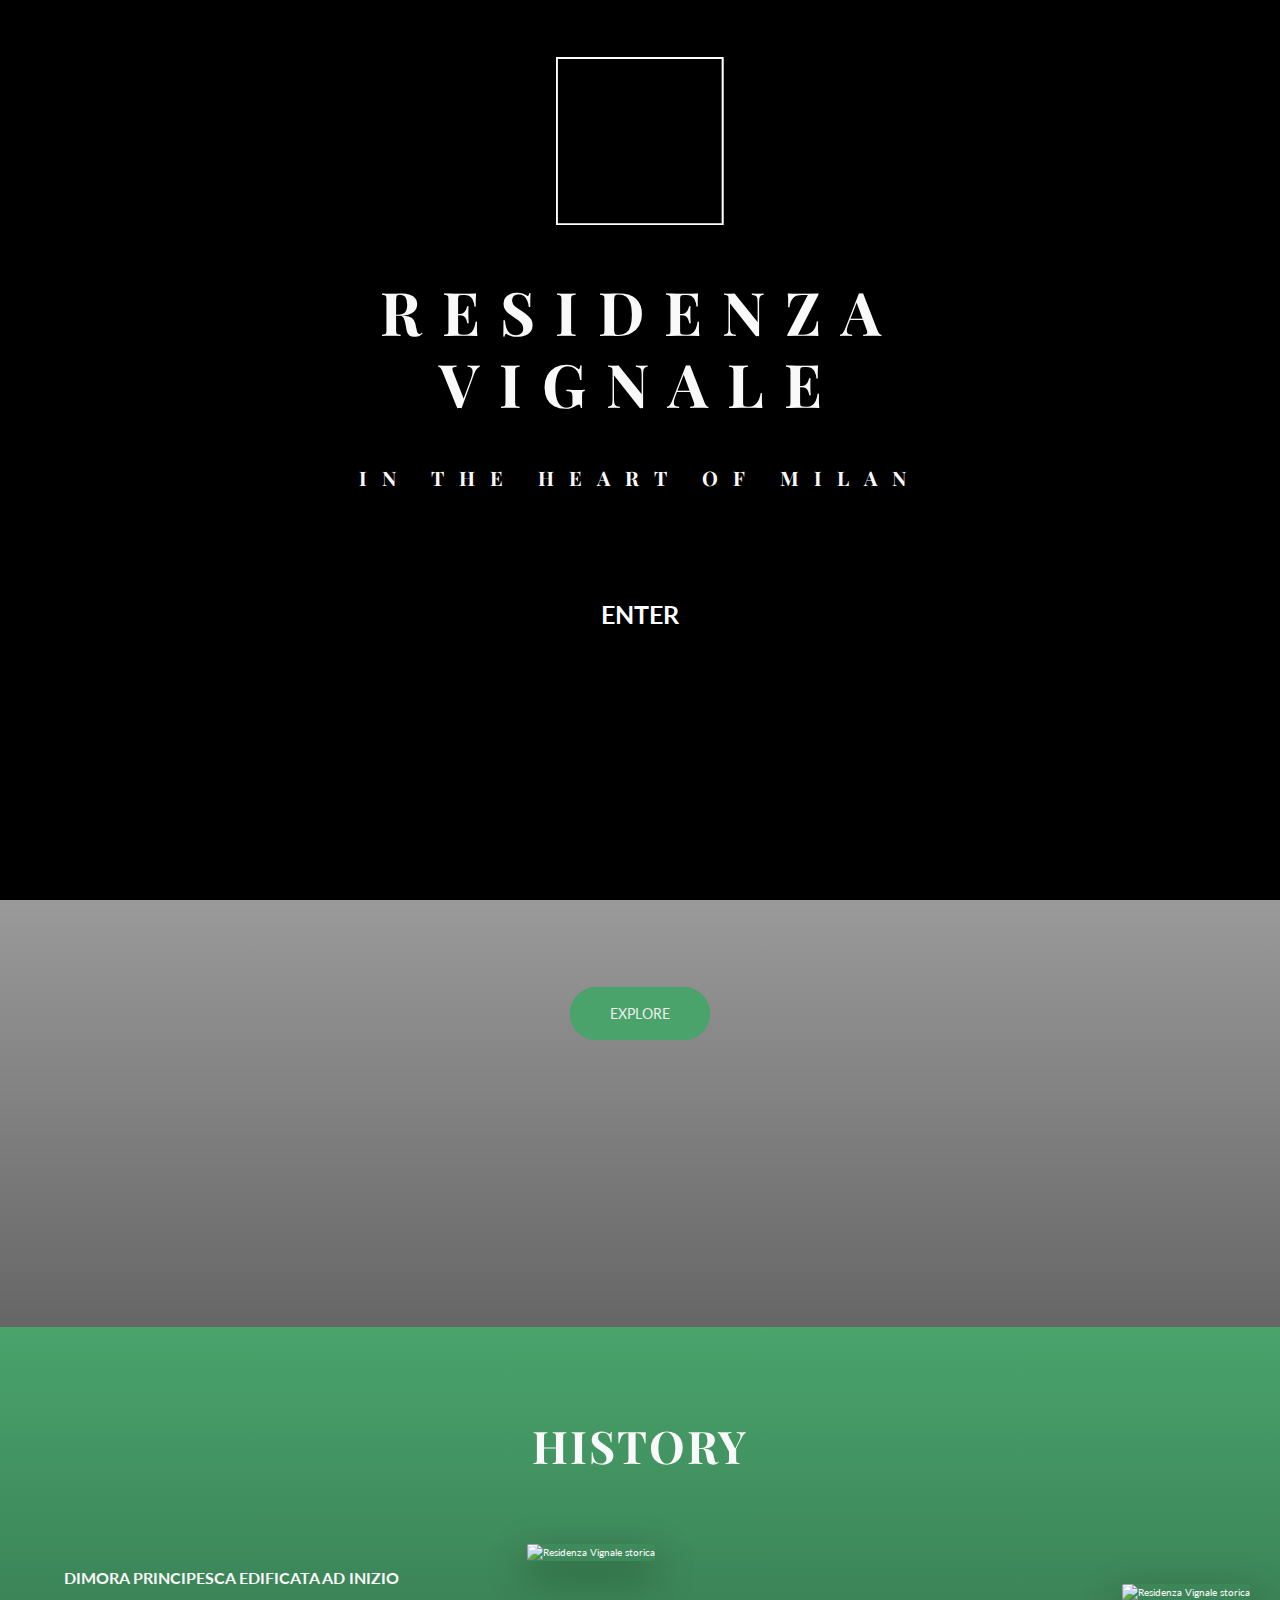
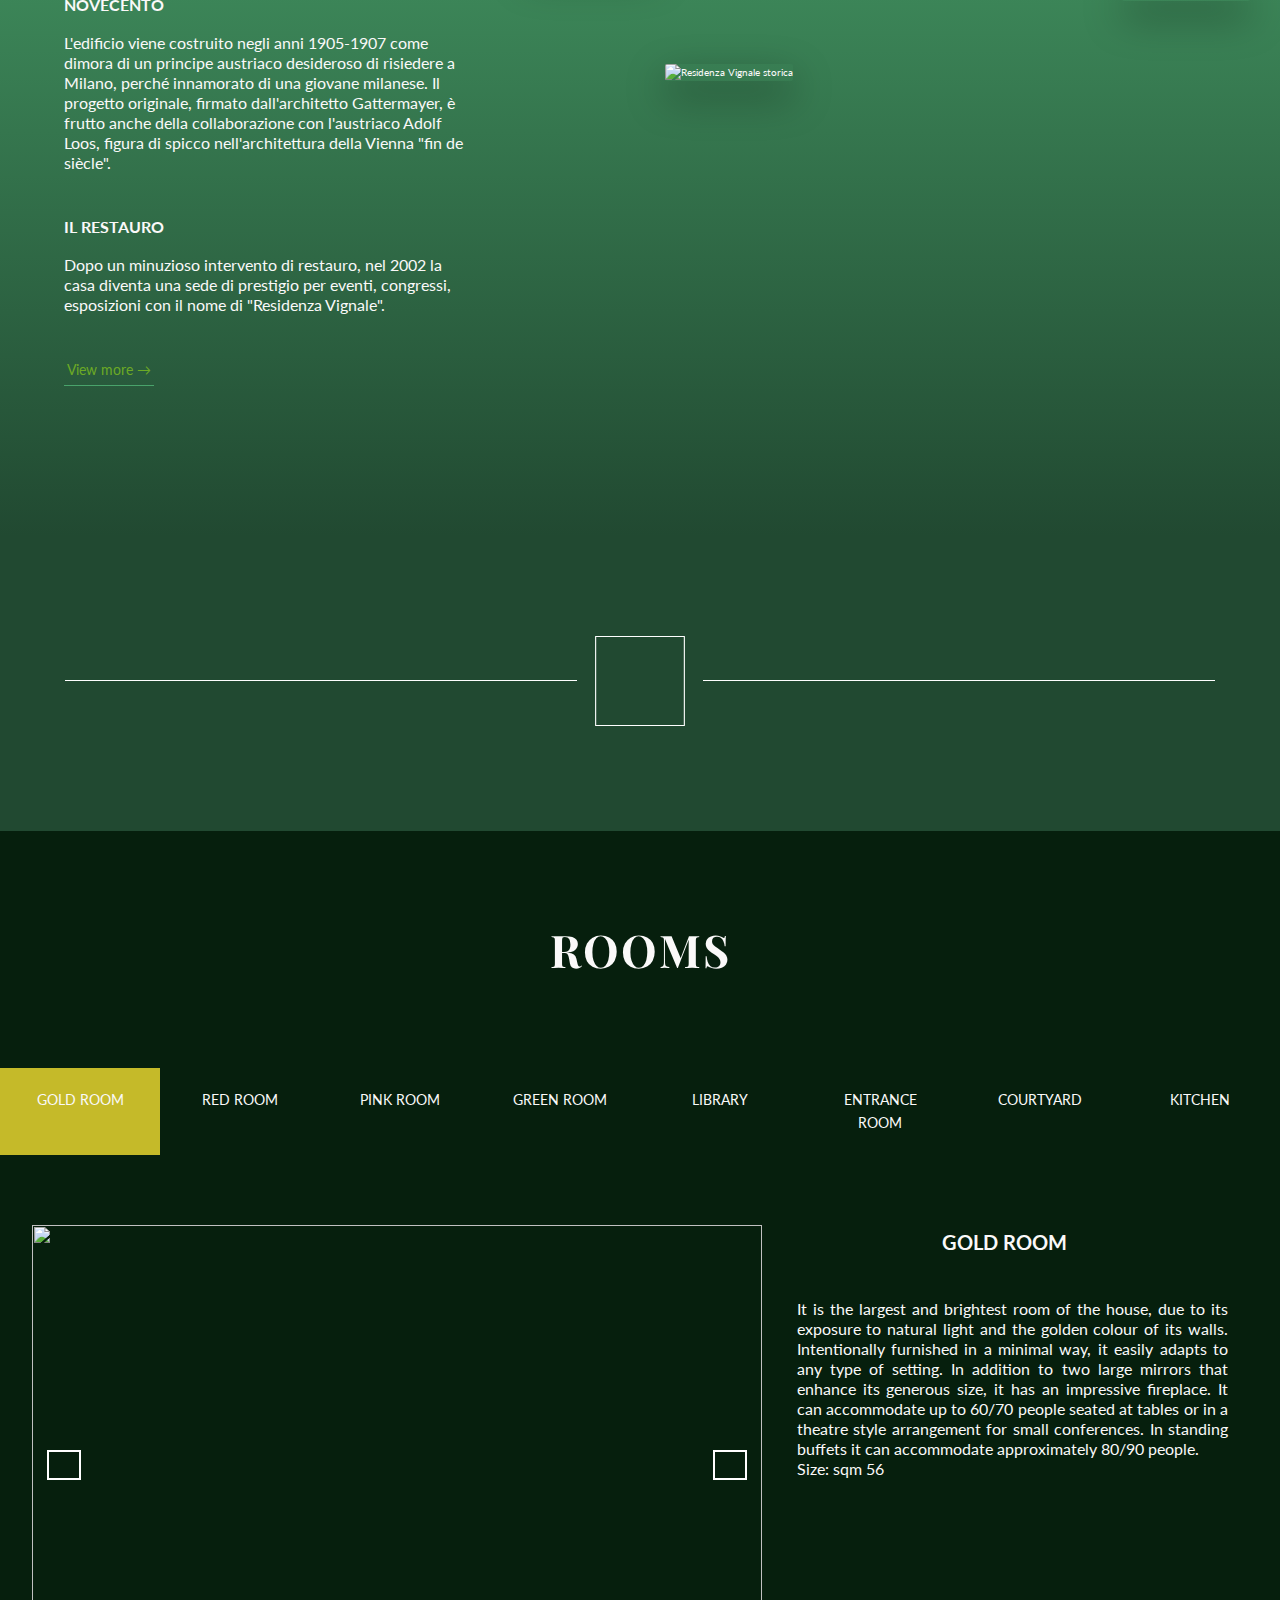
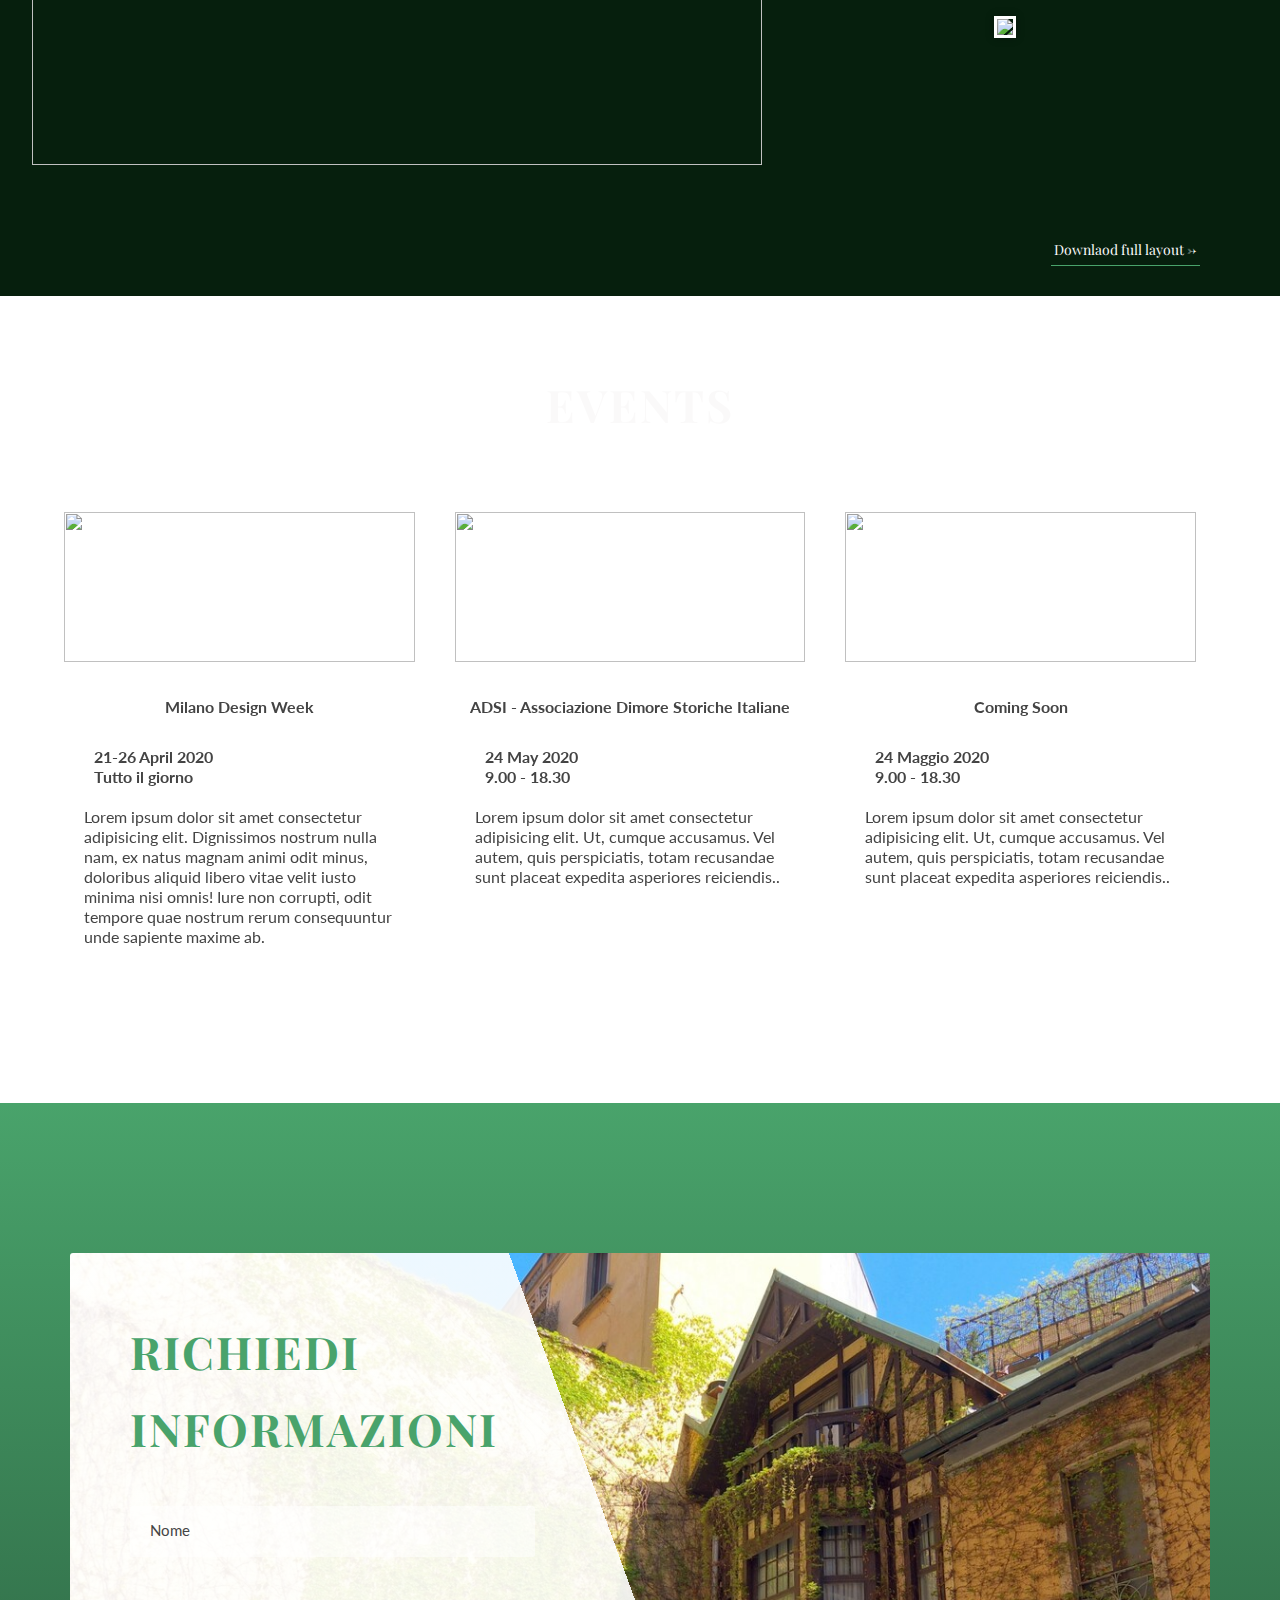
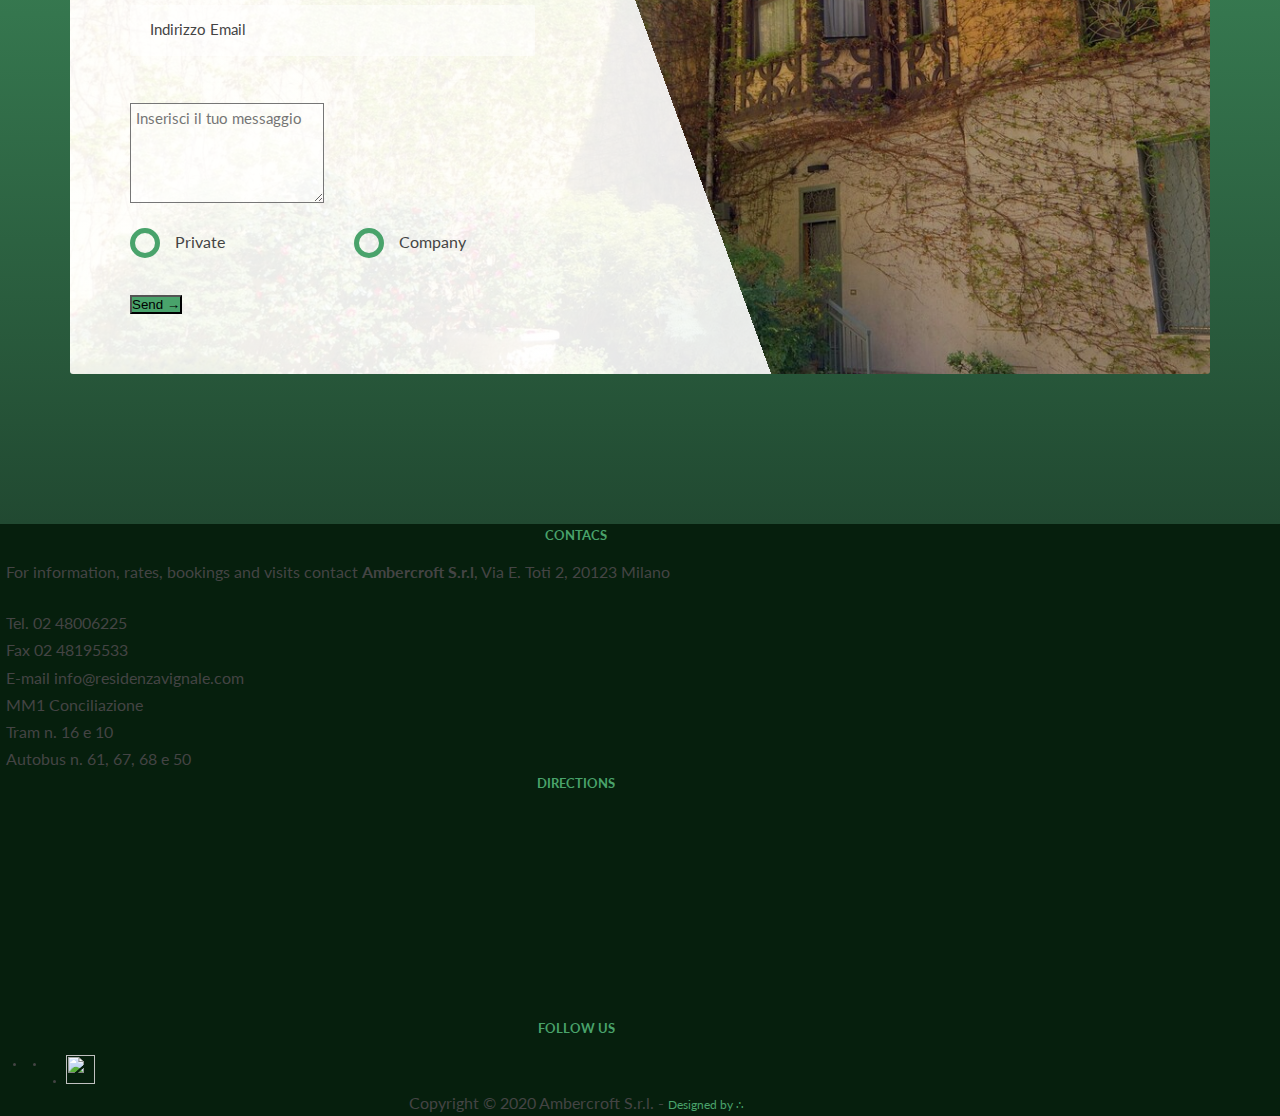
==== en/index.html @ eeaf171d "Add files via upload" ====
<!DOCTYPE html>
<html lang="en">
  <head>
    
    <meta http-equiv="Content-Type" content="text/html; charset=UTF-8" />
    <meta name="viewport" content="width=device-width, initial-scale=1" />
    <meta name="description" content="Residenza Vignale"/>

    <title>Residenza Vignale | Home</title>
    <link rel='icon' href='favicon.ico'>
    
       
    <!-- CSS  -->

   
    <link
      href="https://fonts.googleapis.com/icon?family=Material+Icons"
      rel="stylesheet"
    />
    <link
      href="../css/materialize.css"
      type="text/css"
      rel="stylesheet"
      media="screen,projection"
    />

    <link
      href="https://fonts.googleapis.com/css?family=Lato|Playfair+Display:500&display=swap"
      rel="stylesheet"
    />

    <link
      href="../css/style.css"
      type="text/css"
      rel="stylesheet"
      media="screen,projection"
    />
    <link
      href="../css/componenti.css"
      type="text/css"
      rel="stylesheet"
      media="screen,projection"
    />
    <link
      href="../css/popup-history.css"
      type="text/css"
      rel="stylesheet"
      media="screen,projection"
    />
  </head>
  <body class="ggg">
    <!-- NAVBAR -->
    <nav class="navbar" role="navigation">
      <div class="nav-wrapper container">
        <span class="languages">
          <a class="language language-it" href="../index.html">IT</a>
          &nbsp;
          <a class="language language-en" href="index.html">EN</a>
        </span>
        <a id="logo-container" href="#" class="brand-logo"
          ><img
            class="logo"
            src="../logo_residenza_vignale.svg
          "
            alt=""
        /> <p class="nav-titolo">Residenza Vignale</p></a>
        <ul class="right hide-on-med-and-down">
          <li><a href="#section-book">CONTACTS</a></li>
        </ul>
        <ul class="right hide-on-med-and-down">
          <li><a href="servizi.html">SERVICES</a></li>
        </ul>
        <ul class="right hide-on-med-and-down">
          <li><a href="#heading-eventi">EVENTS</a></li>
        </ul>
        <ul class="right hide-on-med-and-down">
          <li><a href="#heading-ambienti">ROOMS</a></li>
        </ul>
        <ul class="right hide-on-med-and-down">
          <li><a href="#heading-history">HISTORY</a></li>
        </ul>
        <ul class="right hide-on-med-and-down">
          <li><a href="#showcase">HOME</a></li>
        </ul>

        <ul id="nav-mobile" class="sidenav">
          <li><a id="logo-container" href="#" class="brand-logo"
          ><img
            class="logo"
            src="logo_residenza_vignale.svg
          "
            alt=""
        /> <p class="nav-titolo2">Residenza Vignale</p></a>
      </li>
          <li><a href="#showcase">HOME</a></li>
          <li><a href="#heading-history">HISTORY</a></li>
          <li><a href="#heading-ambienti">ROOMS</a></li>
          <li><a href="#heding-eventi">EVENTS</a></li>
          <li><a href="servizi.html">SERVICES</a></li>
          <li><a href="#section-book">CONTACTS</a></li>
        </ul>
        <a href="#" data-target="nav-mobile" class="sidenav-trigger"
          ><i class="material-icons">menu</i></a
        >
      </div>
    </nav>

    <!-- SHOWCASE -->

    <header id="showcase">
      <section class="showcase-hero">
        <div class="showcase__text-box">
          <h1 class="showcase-primary">
            <span class="showcase-primary--main"
              >Residenza <br />
              <span class="showcase-primary--main-vignale">Vignale</span>
            </span>
            <span class="showcase-primary--sub">In the heart of Milan</span>
          </h1>

          <a
            href="#heading-ambienti"
            class="button button-color button-animated"
            >EXPLORE</a
          >
        </div>
      </section>
    </header>

    <!-- HISTORY -->
    
      <section id="heading-history">
        <div class="u-center-text u-margin-bottom-big">
          <h2 class="heading-secondary">
            History
          </h2>
        </div>

        <div class="container-history">
          <div class="history-text">
            <h3 class="heading-tertiary u-margin-bottom-small">
              Dimora principesca edificata ad inizio Novecento
            </h3>
            <p>
              L'edificio viene costruito negli anni 1905-1907 come dimora di un
              principe austriaco desideroso di risiedere a Milano, perché
              innamorato di una giovane milanese. Il progetto originale, firmato
              dall'architetto Gattermayer, è frutto anche della collaborazione
              con l'austriaco Adolf Loos, figura di spicco nell'architettura
              della Vienna "fin de siècle".
            </p>

            <h3 class="heading-tertiary u-margin-bottom-small">Il restauro</h3>
            <p class="">
              Dopo un minuzioso intervento di restauro, nel 2002 la casa diventa
              una sede di prestigio per eventi, congressi, esposizioni con il
              nome di "Residenza Vignale".
            </p>

            <a href="#popup" class="btn-text u-margin-top-small"
              >View more &rarr;</a
            >
          </div>
          <div class="history-img">
            <div class="composition">
              <img
                alt="Residenza Vignale storica"
                class="composition__photo composition__photo--p1"
                src="../img/storia/Residenza-Storica04.jpg"
              />
              <img
                alt="Residenza Vignale storica"
                class="composition__photo composition__photo--p2"
                src="../img/storia/Residenza-Storica02.jpg"
              />
              <img
                alt="Residenza Vignale storica"
                class="composition__photo composition__photo--p3"
                src="../img/storia/Residenza-Storica01.jpg"
              />
              <!-- <img  alt="Residenza Vignale storica"
                           class="composition__photo composition__photo--p4"
                           src="../img/Residenza-Storica05.jpg"> -->
            </div>
          </div>
        </div>
        
      </section>

      <div style="width: 100%; height: auto;" class="divider">
        <svg class="poly" width="90px" height="90px" version="1.1" viewBox="0 0 44.335 44.519" xmlns="http://www.w3.org/2000/svg">
          <g transform="translate(-84.609 -113.62)" fill="none" stroke="#fff" stroke-linecap="round" stroke-linejoin="round">
              <g stroke-width=".55">
                  <rect class = "ciccio" x="84.835" y="113.85" width="43.878" height="44.064" style="paint-order:normal" />
                  <path d="m106.59 157.82v-10.133s-7.344-6.8792-3.9974-19.708" style="paint-order:normal" />
                  <path d="m97.199 140.34s-9.6681-6.3214-8.2736-18.221" style="paint-order:normal" />
                  <path d="m97.199 140.34s-9.3697 0.36621-12.344 6.2228" style="paint-order:normal" />
                  <path d="m104.54 144.99s-9.947-1.5804-15.525 6.4144" style="paint-order:normal" />
                  <path d="m87.81 143.22s0.92962 5.3918 10.226 8.2736" style="paint-order:normal" />
                  <path d="m106.68 136.43v-14.316" style="paint-order:normal" />
                  <path d="m84.865 122.12h43.755" style="paint-order:normal" />
                  <path d="m106.68 122.12s-12.364 0.46481-13.573 14.316" style="paint-order:normal" />
                  <path d="m106.59 150.75s-12.178-0.37185-13.48-14.316" style="paint-order:normal" />
                  <path d="m106.68 122.12v-8.2736" style="paint-order:normal" />
                  <path d="m106.59 157.82v-10.133s-7.344-6.8792-3.9974-19.708" style="paint-order:normal" />
                  <path d="m104.54 144.99s-2.5739-6.1297-19.679-6.0367" style="paint-order:normal" />
                  <path d="m97.199 140.34s-9.6681-6.3214-8.2736-18.221" style="paint-order:normal" />
                  <path d="m84.923 125.09s10.975-0.92962 21.758 11.341l-0.093 11.248" style="paint-order:normal" />
                  <path d="m104.54 144.99s-9.947-1.5804-15.525 6.4144" style="paint-order:normal" />
                  <path d="m84.931 151.57 13.105-0.0765s2.417 0.18593 4.2763 0.7437 3.9044 1.2085 4.1833-0.37185"
                      style="paint-order:normal" />
                  <path d="m87.81 143.22s0.92962 5.3918 10.226 8.2736" style="paint-order:normal" />
                  <path d="m106.68 136.43v-14.316" style="paint-order:normal" />
                  <path d="m106.68 122.12s-12.364 0.46481-13.573 14.316" style="paint-order:normal" />
                  <path d="m106.59 150.75s-12.178-0.37185-13.48-14.316" style="paint-order:normal" />
                  <path d="m99.07 122.13s6.4957 1.7779 7.6113 8.3782" style="paint-order:normal" />
                  <path d="m106.68 122.12v-8.2736" style="paint-order:normal" />
                  <path d="m100.43 113.87s5.8799 0.58101 6.2517 6.8095" style="paint-order:normal" />
                  <path d="m106.77 157.82v-10.133s7.344-6.8792 3.9974-19.708" style="paint-order:normal" />
                  <path d="m108.82 144.99s2.6959-6.1355 19.801-6.0426" style="paint-order:normal" />
                  <path d="m116.16 140.34s9.6681-6.3214 8.2736-18.221" style="paint-order:normal" />
                  <path d="m128.62 125.09s-11.155-0.92962-21.939 11.341l0.093 11.248" style="paint-order:normal" />
                  <path d="m108.82 144.99s9.947-1.5804 15.525 6.4144" style="paint-order:normal" />
                  <path
                      d="m128.62 151.59-13.294-0.093s-2.417 0.18593-4.2763 0.7437c-1.8592 0.55777-3.9044 1.2085-4.1833-0.37185"
                      style="paint-order:normal" />
                  <path d="m125.55 143.22s-0.92963 5.3918-10.226 8.2736" style="paint-order:normal" />
                  <path d="m106.68 136.43v-14.316" style="paint-order:normal" />
                  <path d="m106.68 122.12s12.364 0.46481 13.572 14.316" style="paint-order:normal" />
                  <path d="m106.77 150.75s12.178-0.37185 13.48-14.316" style="paint-order:normal" />
                  <path d="m114.18 122.13s-6.3795 1.7779-7.4951 8.3782" style="paint-order:normal" />
                  <path d="m106.68 122.12v-8.2736" style="paint-order:normal" />
                  <path d="m112.82 113.87s-5.7637 0.58101-6.1355 6.8095" style="paint-order:normal" />
              </g>
              <path d="m116.37 140.34s9.3697 0.36621 12.344 6.2228" stroke-width=".452" style="paint-order:normal" />
          </g>
      </svg>
      </div>

      

      

      <!-- AMBIENTI -->
      <section id="heading-ambienti" class="ambienti">

        <div class="u-center-text u-margin-bottom-big">
          <h2 class="heading-secondary">
            Rooms
          </h2>
        </div>
        
        <div class="griglia_mobile">
          <div class="tab_arrows"><p style="padding: 2rem 30% 1rem 1rem">&laquo;</p></div>
        <div class="tabs_container">
          <ul class="tabs2">
            <li data-tab-target="#sala_oro" class="tab2 active">Gold Room</li>
            <li data-tab-target="#sala_rossa" class="tab2">Red Room</li>
            <li data-tab-target="#sala_rosa" class="tab2">Pink Room</li>
            <li data-tab-target="#sala_verde" class="tab2">Green Room</li>
            <li data-tab-target="#biblioteca" class="tab2">Library</li>
            <li data-tab-target="#atrio" class="tab2 ">Entrance Room</li>
            <li data-tab-target="#cortile" class="tab2">Courtyard</li>
            <li data-tab-target="#cucina" class="tab2">Kitchen</li>

          </ul>
        </div>
        <div class="tab_arrows"><p style="padding: 2rem 1rem 1rem 30%; text-align: right;">&raquo;</p></div>
      </div>
    
        <div class="tab2-content">
          <!-- SALA ORO -->
          <div id="sala_oro" data-tab-content class="active">
            <div class="griglia">
              <div class="slider_container">
                <div class="slider slider_count slider_active">
                  <img class="slide current" src="/../img/ambienti/sala_oro/01_sala_oro.jpg" alt="" />
                  <img class="slide" src="/../img/ambienti/sala_oro/02_sala_oro.jpg" alt="" />
                  <img class="slide" src="/../img/ambienti/sala_oro/03_sala_oro.jpg" alt="" />
                  <img class="slide" src="/../img/ambienti/sala_oro/04_sala_oro.jpg" alt="" />
                  <img class="slide" src="/../img/ambienti/sala_oro/05_sala_oro.jpg" alt="" />
                  <img class="slide" src="/../img/ambienti/sala_oro/06_sala_oro.jpg" alt="" />
                </div>
                <div class="buttons">
                  <button id="prev">
                    <i class="fas fa fa-arrow-left" aria-hidden="true"></i>
                  </button>
                  <button id="next">
                    <i class="fas fa fa-arrow-right" aria-hidden="true"></i>
                  </button>
                </div>
              </div>
              <div class="description description_sala_oro">
                <div class="description_text">
                  <h3 class="heading-tertiary u-margin-bottom-medium">Gold Room</h3>
                <p class="u-margin-bottom-small">It is the largest and brightest room of the house, due to its exposure to natural light and the golden colour of its walls.   Intentionally furnished in a minimal way, it easily adapts to any type of setting. In addition to two large mirrors that enhance its generous size, it has an impressive fireplace.   It can accommodate up to 60/70 people seated at tables or in a theatre style arrangement for small conferences. In standing buffets it can accommodate approximately 80/90 people. <br>Size: sqm 56</p>
                </div>
                <div class="description_map">
                  <a class="lightbox" href="#sala_oro_big">
                    <img src="../img/ambienti/sala_oro/Planimetria_Oro.jpg"/>
                 </a> 
                 
                </div>
                
              </div>
            </div>
            <div class="lightbox-target" id="sala_oro_big">
              <img src="../img/ambienti/sala_oro/Planimetria_Oro_Big.jpg"/>
              <a class="lightbox-close" href="#sala_oro"></a>
           </div>
          </div>
          
          <!-- SALA ROSSA -->
          <div id="sala_rossa" data-tab-content>
            <div class="griglia">
              <div class="slider_container">
                <div class="slider slider_count">
                  <img class="slide" src="/../img/ambienti/sala_rossa/01_sala_rossa.jpg" alt="" />
                  <img class="slide" src="/../img/ambienti/sala_rossa/02_sala_rossa.jpg" alt="" />
                  <img class="slide" src="/../img/ambienti/sala_rossa/03_sala_rossa.jpg" alt="" />
                  <img class="slide" src="/../img/ambienti/sala_rossa/04_sala_rossa.jpg" alt="" />
                </div>
                <div class="buttons">
                  <button id="prev">
                    <i class="fas fa fa-arrow-left" aria-hidden="true"></i>
                  </button>
                  <button id="next">
                    <i class="fas fa fa-arrow-right" aria-hidden="true"></i>
                  </button>
                </div>
              </div>
              <div class="description description_sala_rossa">
                <div class="description_text">
                  <h3 class="heading-tertiary u-margin-bottom-medium">Red Room</h3>
                <p class="u-margin-bottom-small">Richly furnished and decorated, the Red Room accommodates 50 people seated at tables or in a theatre style arrangement for small conferences. <br>Size: 47 sqm</p>
                </div>
              <div class="description_map">
                <a class="lightbox" href="#sala_rossa_big">
                  <img src="../img/ambienti/sala_rossa/Planimetria_Rossa_Big.jpg"/>
               </a> 
               
              </div>
              
            </div>
          </div>
          <div class="lightbox-target" id="sala_rossa_big">
            <img src="../img/ambienti/sala_rossa/Planimetria_Rossa_Big.jpg"/>
            <a class="lightbox-close" href="#sala_rossa"></a>
         </div>
        </div>

          <!-- SALA ROSA -->
          <div id="sala_rosa" data-tab-content>
            <div class="griglia">
              <div class="slider_container">
                <div class="slider slider_count">
                  <img class="slide" src="/../img/ambienti/sala_rosa/01_sala_rosa.jpg" alt="" />
                  <img class="slide" src="/../img/ambienti/sala_rosa/02_sala_rosa.jpg" alt="" />
                </div>
                <div class="buttons">
                  <button id="prev">
                    <i class="fas fa fa-arrow-left" aria-hidden="true"></i>
                  </button>
                  <button id="next">
                    <i class="fas fa fa-arrow-right" aria-hidden="true"></i>
                  </button>
                </div>
              </div>
              <div class="description description_sala_rosa">
                <div class="description_text">
                  <h3 class="heading-tertiary u-margin-bottom-medium">Pink Room</h3>
                <p class="u-margin-bottom-small">Cosy and elegant, the Pink room boasts   a striking mirror that creates unique colour
                  effects. It is ideal as a meeting or conversation area or to host cocktails or coffee
                  breaks.<br>Size: 28 sqm</p>
                </div>
              <div class="description_map">
                <a class="lightbox" href="#sala_rosa_big">
                  <img src="../img/ambienti/sala_rosa/Planimetria_Rosa_Big.jpg"/>
               </a> 
               
              </div>
              
            </div>
          </div>
          <div class="lightbox-target" id="sala_rosa_big">
            <img src="../img/ambienti/sala_rosa/Planimetria_Rosa_Big.jpg"/>
            <a class="lightbox-close" href="#sala_rosa"></a>
         </div>
        </div>


          <!-- SALA VERDE -->
          <div id="sala_verde" data-tab-content>
            <div class="griglia">
              <div class="slider_container">
                <div class="slider slider_count">
                  <img class="slide" src="/../img/ambienti/sala_verde/01_sala_verde.jpg" alt="" />
                  <img class="slide" src="/../img/ambienti/sala_verde/02_sala_verde.jpg" alt="" />
                  <img class="slide" src="/../img/ambienti/sala_verde/03_sala_verde.jpg" alt="" />
                </div>
                <div class="buttons">
                  <button id="prev">
                    <i class="fas fa fa-arrow-left" aria-hidden="true"></i>
                  </button>
                  <button id="next">
                    <i class="fas fa fa-arrow-right" aria-hidden="true"></i>
                  </button>
                </div>
              </div>
              <div class="description description_sala_verde">
                <div class="description_text">
                  <h3 class="heading-tertiary u-margin-bottom-medium">Green room</h3>
                <p class="u-margin-bottom-small">A very refined room, with wood panelling and mirrors; it has direct access to the Pink
                  Room and the Gold Room.<br>Size: 27 sqm</p>
                </div>
              <div class="description_map">
                <a class="lightbox" href="#sala_verde_big">
                  <img src="../img/ambienti/sala_verde/Planimetria_Verde_Big.jpg"/>
               </a> 
               
              </div>
              
            </div>
          </div>
          <div class="lightbox-target" id="sala_verde_big">
            <img src="../img/ambienti/sala_verde/Planimetria_Verde_Big.jpg"/>
            <a class="lightbox-close" href="#sala_verde"></a>
         </div>
        </div>


           <!-- BIBLIOTECA -->
           <div id="biblioteca" data-tab-content>
            <div class="griglia">
              <div class="slider_container">
                <div class="slider slider_count">
                  <img class="slide" src="/../img/ambienti/biblioteca/01_biblioteca.jpg" alt="" />
                  <img class="slide" src="/../img/ambienti/biblioteca/02_biblioteca.jpg" alt="" />
                </div>
                <div class="buttons">
                  <button id="prev">
                    <i class="fas fa fa-arrow-left" aria-hidden="true"></i>
                  </button>
                  <button id="next">
                    <i class="fas fa fa-arrow-right" aria-hidden="true"></i>
                  </button>
                </div>
              </div>
              <div class="description description_biblioteca">
                <div class="description_text">
                  <h3 class="heading-tertiary u-margin-bottom-medium">Library</h3>
                <p class="u-margin-bottom-small">The library is located on the first floor and is accessed via the grand staircase.   It is
                  warm and elegant and fully furnished.   It is ideal for business meetings or as additional
                  sitting room.   It has direct access to a large terrace with flowers. <br>Size: 28 sqm</p>
                </div>
              <div class="description_map">
                <a class="lightbox" href="#biblioteca_big">
                  <img src="../img/ambienti/biblioteca/Planimetria_Biblioteca_Big.jpg"/>
               </a> 
               
              </div>
              
            </div>
          </div>
          <div class="lightbox-target" id="biblioteca_big">
            <img src="../img/ambienti/biblioteca/Planimetria_Biblioteca_Big.jpg"/>
            <a class="lightbox-close" href="#biblioteca"></a>
         </div>
        </div>

          
          <!-- ATRIO -->
          <div id="atrio" data-tab-content >
            <div class="griglia">
              <div class="slider_container">
                <div class="slider slider_count">
                  <img style="background-size: auto;"
                    class="slide"
                    src="/../img/ambienti/atrio/01_atrio.jpg"
                    alt=""
                  />
                  <img class="slide " src="/../img/ambienti/atrio/04_atrio.jpg" alt="" />
                  <img class="slide " src="/../img/ambienti/atrio/05_atrio.jpg" alt="" />
                  <img class="slide " src="/../img/ambienti/atrio/06_atrio.jpg" alt="" />
                </div>
                <div class="buttons">
                  <button id="prev">
                    <i class="fas fa fa-arrow-left" aria-hidden="true"></i>
                  </button>
                  <button id="next">
                    <i class="fas fa fa-arrow-right" aria-hidden="true"></i>
                  </button>
                </div>
              </div>
              <div class="description description_atrio">
                <div class="description_text">
                  <h3 class="heading-tertiary u-margin-bottom-medium">Entrance hall</h3>
                <p class="u-margin-bottom-small">This area can be accessed through an elegant entrance that is separate from the rest of
                  the building.   It is spacious and bright and boasts an impressive main staircase leading to
                  the first floor.   It may be used as reception room for all types of events, including  
                  conferences or business meetings.   It is next to the cloakroom and has direct access to
                  the courtyard. <br>Size: 65 sqm</p>
                </div>
              <div class="description_map">
                <a class="lightbox" href="#atrio_big">
                  <img src="../img/ambienti/atrio/Planimetria_Atrio_Big.jpg"/>
               </a> 
               
              </div>
              
            </div>
          </div>
          <div class="lightbox-target" id="atrio_big">
            <img src="../img/ambienti/atrio/Planimetria_Atrio_Big.jpg"/>
            <a class="lightbox-close" href="#atrio"></a>
         </div>
        </div>

          <!-- CORTILE -->
          <div id="cortile" data-tab-content>
            <div class="griglia">
              <div class="slider_container">
                <div class="slider slider_count">
                  <img class="slide" src="/../img/ambienti/cortile/01_cortile.jpg" alt="" />
                  <img class="slide" src="/../img/ambienti/cortile/02_cortile.jpg" alt="" />
                  <img class="slide" src="/../img/ambienti/cortile/03_cortile.jpg" alt="" />
                </div>
                <div class="buttons">
                  <button id="prev">
                    <i class="fas fa fa-arrow-left" aria-hidden="true"></i>
                  </button>
                  <button id="next">
                    <i class="fas fa fa-arrow-right" aria-hidden="true"></i>
                  </button>
                </div>
              </div>
              <div class="description description_cortile">
                <div class="description_text">
                  <h3 class="heading-tertiary u-margin-bottom-medium">Courtyard</h3>
                <p class="u-margin-bottom-small">Quiet and surrounded by flower beds, it is the ideal extension of the Residenza during the summer.    Buffet tables, small tables and umbrellas can be arranged in the courtyard, which can also host outdoor performances. Upon request, the courtyard may be covered with a temporary frame tent. <br>Size: 120 sqm</p>
                </div>
              <div class="description_map">
                <a class="lightbox" href="#cortile_big">
                  <img src="../img/ambienti/cortile/Planimetria_Cortile.jpg"/>
               </a> 
               
              </div>
              
            </div>
          </div>
          <div class="lightbox-target" id="cortile_big">
            <img src="../img/ambienti/cortile/Planimetria_Cortile_Big.jpg"/>
            <a class="lightbox-close" href="#cortile"></a>
         </div>
        </div>

               <!-- CUCINA -->
               <div id="cucina" data-tab-content>
                <div class="griglia">
                  <div class="slider_container">
                    <div class="slider slider_count">
                      <img class="slide" src="/../img/ambienti/cucina/01_cucina.jpg" alt="" />
                      <img class="slide" src="/../img/ambienti/cucina/01_cucina.jpg" alt="" />
                    </div>
                    <div class="buttons">
                      <button id="prev">
                        <i class="fas fa fa-arrow-left" aria-hidden="true"></i>
                      </button>
                      <button id="next">
                        <i class="fas fa fa-arrow-right" aria-hidden="true"></i>
                      </button>
                    </div>
                  </div>
                  <div class="description description_cucina">
                    <div class="description_text">
                      <h3 class="heading-tertiary u-margin-bottom-medium">Kitchen</h3>
                    <p class="u-margin-bottom-small">It is a modern and technologically functional area. The kitchen is equipped with a refrigerator with freezer, two ovens, four burners and an electric hotplate. Its direct access from the courtyard facilitates loading and unloading operations for the catering staff. The kitchen has direct access to a bathroom – changing room for personnel.<br>Size: sqm 24</p>
                    </div>
                  <div class="description_map">
                    <a class="lightbox" href="#cucina_big">
                      <img src="../img/ambienti/cucina/Planimetria_Cucina_Big.jpg"/>
                   </a> 
                   
                  </div>
                  
                </div>
              </div>
              <div class="lightbox-target" id="cucina_big">
                <img src="../img/ambienti/cucina/Planimetria_Cucina_Big.jpg"/>
                <a class="lightbox-close" href="#cucina"></a>
             </div>
            </div>
        </div>
            <div class="planimetria-det">
              <a href="/piantina-dett.pdf" download class="btn-text2">Downlaod full layout &rarr;</a>
            </div>
            
      </section>
      
      

          
      <!-- EVENTI -->
      <section id="heading-eventi" class="eventi">
        <div class="u-center-text u-margin-bottom-medium">
          <h2 class="heading-secondary">
            Events
          </h2>
        </div>
        <div class="eventi-container">
          <ul class="eventi-container-slider">
            <li>
              <div> <img src="../img/eventi/mdw.jpg" alt="" /></div>
              <div class="eventi-testo">
                <div class="eventi-title"><h4>Milano Design Week </h4></div>
              
              <div  class="eventi-icone">
                <i class="far fa-calendar-alt calendar"></i><span >21-26 April 2020 </span> <br>
              <i class="far fa-clock ora"></i><span>Tutto il giorno</span>
              <p>Lorem ipsum dolor sit amet consectetur adipisicing elit. Dignissimos nostrum nulla nam, ex natus magnam animi odit minus, doloribus aliquid libero vitae velit iusto minima nisi omnis! Iure non corrupti, odit tempore quae nostrum rerum consequuntur unde sapiente maxime ab.</p>
            </div>
            </div>
            </li>
            <li>
              <div><img src="../img/eventi/adsi.jpg" alt="" /></div>
              <div class="eventi-testo">
                <div class="eventi-title"><h4>ADSI - Associazione Dimore Storiche Italiane</h4></div>
              
              <div class="eventi-icone">
                <i class="far fa-calendar-alt calendar"></i><span >24 May 2020 </span> <br>
              <i class="far fa-clock ora"></i><span>9.00 - 18.30</span>
              <p>Lorem ipsum dolor sit amet consectetur adipisicing elit. Ut, cumque accusamus. Vel autem, quis perspiciatis, totam recusandae sunt placeat expedita asperiores reiciendis..</p>
            </div>
              </div>
            </li>

            <li>
              <div><img src="../img/eventi/comingsoon.png" alt="" /></div>
              <div class="eventi-testo">
                <div class="eventi-title"><h4>Coming Soon</h4></div>
                
                <div  class="eventi-icone">
                  <i class="far fa-calendar-alt calendar"></i><span >24 Maggio 2020 </span> <br>
                <i class="far fa-clock ora"></i><span>9.00 - 18.30</span>
                <p>Lorem ipsum dolor sit amet consectetur adipisicing elit. Ut, cumque accusamus. Vel autem, quis perspiciatis, totam recusandae sunt placeat expedita asperiores reiciendis..</p>
              </div>
              
              </div>
            </li>
            
          </ul>
        </div>
        <div class="button-container">
          <button class="button-left"><i class="fas fa fa-arrow-left" aria-hidden="true"></i></button>
          <button class="button-right"><i class="fas fa fa-arrow-right" aria-hidden="true"></i></button>
        </div>
      </section>

     

     
    

    <!-- FORM -->
    <section id="section-book" class="section-book">
      <div class="row">
        <div class="book">
          <div class="book__form">
            <form action="#" class="form">
              <div class=" u-margin-bottom-medium">
                <h2 class="heading-secondary green">
                  Richiedi informazioni
              </div>
              <div class="form__group">
                <input
                name="Nome"
                  type="text"
                  class="form__input"
                  placeholder="Nome"
                  id="name"
                  required
                />
                <label for="name" class="form__label"> Name</label>
              </div>
              <div class="form__group">
                <input
                name="Email"
                  type="email"
                  class="form__input"
                  placeholder="Indirizzo Email"
                  id="email"
                  required
                />
                <label for="email" class="form__label">Email Address</label>
              </div>
              <div class="form__group">
                <textarea class="form__text" name="Messaggio" id="message" placeholder="Inserisci il tuo messaggio"></textarea>
              
              </div>
              
              <div class="form__group u-margin-bottom-medium">
                <div class="form__radio-group">
                  <input type="radio" name="Privato" class="form__radio-input" id="small" name="form-group">
                  <label for="small" class="form__radio-label">
                    <span class="form__radio-button" name="Privato"></span> Private</label>
                </div>
                <div class="form__radio-group">
                  <input type="radio" name="Azienda" class="form__radio-input" id="large" name="form-group">
                  <label for="large" class="form__radio-label">
                    <span class="form__radio-button"></span> 
                    Company</label>
                </div>
              </div>

              <div class="form__group">
                <button class="btn btn--green">Send &rarr;</button>
              </div>
            </form>
          </div>
        </div>
      </div>
    </section>

    <!-- FOOTER -->
    <footer class="page-footer">
      <div class="container">
        <div class="row">
          <div class="col l4 s12">
            <h5 class="green2 u-margin-bottom-small">Contacs</h5>
            <p class="grey-text text-lighten-4">
              For information, rates, bookings and visits contact
              <strong>Ambercroft S.r.l</strong>, Via E. Toti 2, 20123 Milano
              
                <ul>
                  <li>&nbsp;</li>
                  <li>Tel. 02 48006225</li>
                  <li>Fax 02 48195533</li>
                  <li>E-mail info@residenzavignale.com</li>
                  <li>MM1 Conciliazione</li>
                  <li>Tram n. 16 e 10</li>
                  <li>Autobus n. 61, 67, 68 e 50</li>

                </ul>
        
            </p>
          </div>
          <div class="col l6 s12 mappa">
            <h5 class="green2 u-margin-bottom-small">Directions</h5>
            <iframe class="google-map" src="https://www.google.com/maps/embed?pb=!1m18!1m12!1m3!1d2798.1524924500513!2d9.164202715363148!3d45.46673197910088!2m3!1f0!2f0!3f0!3m2!1i1024!2i768!4f13.1!3m3!1m2!1s0x4786c15c7ae761c7%3A0xb20a12b8c3befb6c!2sResidenza%20Vignale!5e0!3m2!1sen!2sit!4v1582048549017!5m2!1sen!2sit"  frameborder="0" style="border:0;" allowfullscreen=""></iframe>
          </div>
          <div class="col l2 s12">
            <h5 class="green2 u-margin-bottom-small">Follow us</h5>
            <ul class="list-inline">
              <li class="social-icon">
                <a class="white-text" href="#!"
                  ><i class="fab fa-facebook-square fa-3x"></i
                ></a>
              </li>
              <li class="social-icon">
                <a class="white-text" href="#!"
                  ><i class="fab fa-instagram fa-3x"></i
                ></a>
              </li>
              <li class="social-icon">
                <a class="white-text" href="#!"
                  ><i class="fab fa-google fa-3x"></i
                ></a>
              </li>
              <li class="social-icon">
                <a class="white-text" href="#!"
                  ><img class="icon-google" src="../img/icon/business2.svg" alt=""
                /></a>
              </li>
            </ul>
          </div>
        </div>
      </div>
      <div class="footer-copyright">
        <div class="container center">
          Copyright © 2020 Ambercroft S.r.l. - <span style="color: var(--color-secondary);font-style:bold; font-size: 1.2rem;">Designed by &there4;</span>
          
          <a
            class="brown-text text-lighten-3"
            href="http://materializecss.com"
          ></a>
        </div>
      </div>
    </footer>

    <!-- POPUP HISTORY -->
    <div class="popup" id="popup">
      <div class="popup__content">
        <div class="popup__left">
          <img
            src="../img/storia/Residenza-Storica05.jpg"
            alt="Tour photo"
            class="popup__img"
          />
          <img
            src="../img/storia/Residenza-Storica01.jpg"
            alt="Tour photo"
            class="popup__img"
          />
        </div>
        <div class="popup__right">
          <a href="#heading-history" class="popup__close">&times;</a>
          <h2 class="heading-secondary green u-margin-bottom-small">History</h2>
          <h3 class="heading-tertiary u-margin-bottom-small">
            A prince's residence built out of love at the beginning of the Twentieth century
          </h3>
          <p class="popup__text">
            The building was erected in the years 1905-1907 as the home of an Austrian prince who    wished to reside in Milan driven by his love for a young Milanese girl. The original project, designed by the architect Gattermayer, also benefited from his collaboration with the Austrian architect Adolf Loos, a prominent figure in Viennese "fin de siècle" architecture. The façade, characterised by a pure and simple style, combines traditional Austrian decorative elements, such as the chequered balcony, and Milanese Art Nouveau, such as the putti supporting the terrace. The main building, designed as the Prince's residence, is on two floors: the ground floor has large lounges with access to the courtyard, while on the first floor there are bedrooms and sitting rooms. On the other side of the courtyard   there are the servants' quarters, placed in a peculiar building with dark wooden carvings   and a lovely bow window. There are also stables for horses and a coach house, the latter protected by an elegantly decorated iron porch roof. Following the death of the prince during a battle in 1914, the house passed into the hands of various owners. In the fifties a few storeys were added but    the original charm of the façade and the courtyard were preserved. The furnishings inside include gilded mirrors and consoles, tapestries,   paintings, carpets and a refined Sicilian living room with wood panelling and mirrors.    
The original appearance of the basic structure has remained unchanged, from the    elegantly decorated ceilings and the wooden and marble floors to the pure and grand style of the staircase and the halls. After a meticulous restoration in 2002, the house became a   prestigious centre for events, conferences and exhibitions under the name “Residenza Vignale”.

          </p>
        </div>
      </div>
    </div>

    <!-- LANDING PAGE -->
    <div class="overlay_bg" style= "font-family:Playfair Display, serif;overflow: hidden; position: fixed; top:0; left:0; z-index: 10; width: 100%; height:100vh; text-align: center; background-color: rgba(0, 0, 0, 1)">
      <div style="padding-top:57px">
  
          <svg class="poly" width="44.335mm" height="44.519mm" version="1.1" viewBox="0 0 44.335 44.519" xmlns="http://www.w3.org/2000/svg">
              <g transform="translate(-84.609 -113.62)" fill="none" stroke="#fff" stroke-linecap="round" stroke-linejoin="round">
                  <g stroke-width=".55">
                      <rect class = "ciccio" x="84.835" y="113.85" width="43.878" height="44.064" style="paint-order:normal" />
                      <path d="m106.59 157.82v-10.133s-7.344-6.8792-3.9974-19.708" style="paint-order:normal" />
                      <path d="m97.199 140.34s-9.6681-6.3214-8.2736-18.221" style="paint-order:normal" />
                      <path d="m97.199 140.34s-9.3697 0.36621-12.344 6.2228" style="paint-order:normal" />
                      <path d="m104.54 144.99s-9.947-1.5804-15.525 6.4144" style="paint-order:normal" />
                      <path d="m87.81 143.22s0.92962 5.3918 10.226 8.2736" style="paint-order:normal" />
                      <path d="m106.68 136.43v-14.316" style="paint-order:normal" />
                      <path d="m84.865 122.12h43.755" style="paint-order:normal" />
                      <path d="m106.68 122.12s-12.364 0.46481-13.573 14.316" style="paint-order:normal" />
                      <path d="m106.59 150.75s-12.178-0.37185-13.48-14.316" style="paint-order:normal" />
                      <path d="m106.68 122.12v-8.2736" style="paint-order:normal" />
                      <path d="m106.59 157.82v-10.133s-7.344-6.8792-3.9974-19.708" style="paint-order:normal" />
                      <path d="m104.54 144.99s-2.5739-6.1297-19.679-6.0367" style="paint-order:normal" />
                      <path d="m97.199 140.34s-9.6681-6.3214-8.2736-18.221" style="paint-order:normal" />
                      <path d="m84.923 125.09s10.975-0.92962 21.758 11.341l-0.093 11.248" style="paint-order:normal" />
                      <path d="m104.54 144.99s-9.947-1.5804-15.525 6.4144" style="paint-order:normal" />
                      <path d="m84.931 151.57 13.105-0.0765s2.417 0.18593 4.2763 0.7437 3.9044 1.2085 4.1833-0.37185"
                          style="paint-order:normal" />
                      <path d="m87.81 143.22s0.92962 5.3918 10.226 8.2736" style="paint-order:normal" />
                      <path d="m106.68 136.43v-14.316" style="paint-order:normal" />
                      <path d="m106.68 122.12s-12.364 0.46481-13.573 14.316" style="paint-order:normal" />
                      <path d="m106.59 150.75s-12.178-0.37185-13.48-14.316" style="paint-order:normal" />
                      <path d="m99.07 122.13s6.4957 1.7779 7.6113 8.3782" style="paint-order:normal" />
                      <path d="m106.68 122.12v-8.2736" style="paint-order:normal" />
                      <path d="m100.43 113.87s5.8799 0.58101 6.2517 6.8095" style="paint-order:normal" />
                      <path d="m106.77 157.82v-10.133s7.344-6.8792 3.9974-19.708" style="paint-order:normal" />
                      <path d="m108.82 144.99s2.6959-6.1355 19.801-6.0426" style="paint-order:normal" />
                      <path d="m116.16 140.34s9.6681-6.3214 8.2736-18.221" style="paint-order:normal" />
                      <path d="m128.62 125.09s-11.155-0.92962-21.939 11.341l0.093 11.248" style="paint-order:normal" />
                      <path d="m108.82 144.99s9.947-1.5804 15.525 6.4144" style="paint-order:normal" />
                      <path
                          d="m128.62 151.59-13.294-0.093s-2.417 0.18593-4.2763 0.7437c-1.8592 0.55777-3.9044 1.2085-4.1833-0.37185"
                          style="paint-order:normal" />
                      <path d="m125.55 143.22s-0.92963 5.3918-10.226 8.2736" style="paint-order:normal" />
                      <path d="m106.68 136.43v-14.316" style="paint-order:normal" />
                      <path d="m106.68 122.12s12.364 0.46481 13.572 14.316" style="paint-order:normal" />
                      <path d="m106.77 150.75s12.178-0.37185 13.48-14.316" style="paint-order:normal" />
                      <path d="m114.18 122.13s-6.3795 1.7779-7.4951 8.3782" style="paint-order:normal" />
                      <path d="m106.68 122.12v-8.2736" style="paint-order:normal" />
                      <path d="m112.82 113.87s-5.7637 0.58101-6.1355 6.8095" style="paint-order:normal" />
                  </g>
                  <path d="m116.37 140.34s9.3697 0.36621 12.344 6.2228" stroke-width=".452" style="paint-order:normal" />
              </g>
          </svg>
      </div>
      <div style="padding-top:50px" class="showcase__text-box">
      <h1 class="showcase-primary">
        <span class="showcase-primary--main"
          >Residenza <br />
          <span class="showcase-primary--main-vignale">Vignale</span>
        </span>
        <span style="padding-top:44px"class="showcase-primary--sub">In the heart of Milan</span>
      </h1>
      <h2 class="accadue" style="font-size: 2.5rem;font-family:Lato, sans-serif; color: white; padding-top:40px;">ENTER</h2>

     <!--  <h1 class ="accauno" style="color: white; padding-top:50px;">RESIDENZA VIGNALE</h1>
      <h2 class="accadue" style="font-size: 3rem;font-family:Lato, sans-serif; color: white; padding-top:50px;">ENTRA</h1> -->
      </div>
      </div>

    <!--  Scripts-->
    <script>
      a = document.querySelector(".accadue");
      b = document.querySelector(".overlay_bg");
      c = document.querySelector("body");
      if (sessionStorage.getItem("disappeared") == "1"){
        b.classList.add("disappear2")
        c.classList.remove("ggg");
      }
      a.addEventListener("click", function(){
          b.classList.add("disappear");
          c.classList.remove("ggg");
          sessionStorage.setItem("disappeared", 1)
      })

  </script>
    <script src="https://code.jquery.com/jquery-2.1.1.min.js"></script>
    <script src="../js/materialize.js"></script>
    <script src="../js/init.js"></script>
    <script src="../js/slider.js"></script>
    <script src="../js/tab.js"></script>
    <script src="../js/eventi.js"></script>
    <script src="../js/lang.js"></script>
    <script
      src="https://kit.fontawesome.com/6aaa0addef.js"
      crossorigin="anonymous"
    ></script>
    <script>
      $(document).ready(function () {
          $('.tabs').tabs()
          $('.materialboxed').materialbox()
          $('.carousel.carousel-slider').carousel({ fullWidth: true });
      });
  </script>

  

  </body>
</html>
---- css/style.css ----
:root {
  overflow-x: hidden !important;
  --default-size: 1.6rem;
  --color-primary: #eb2f64;
  --color-primary-light: #ff3366;
  --color-primary-dark: #ba265d;
  --color-secondary: #49a36b;
  --color-secondary2: rgb(33, 73, 49);
  --color-secondary-light2: rgb(119, 218, 156);
  --color-secondary3: rgb(108, 170, 37);
  --color-secondary3-opaco: rgba(61, 252, 134, 0.5);
  --color-secondary-light: rgb(97, 182, 189); /* rgb(127, 159, 156); */
  --color-secondary-dark: rgb(6, 31, 13);
  --color-secondary-2: #26a69a;
  --color-secondary-light-2: rgb(45, 204, 188);
  --color-secondary-dark-2: rgb(33, 141, 130);
  --color-grey-light-1: #faf9f9;
  --color-grey-light-2: #f4f2f2;
  --color-grey-light-3: #f0eeee;
  --color-grey-light-4: #ccc;
  --color-gold-light: rgb(162, 159, 124);
  --color-gold-dark: #f5be88;
  --color-grey-dark-1: #333;
  --color-grey-dark-2: #444;
  --color-grey-dark-3: #777;
  --color-grey-dark-4: #999;
  --shadow-dark: 0 2rem 6rem rgba(0, 0, 0, 0.3);
  --grid-width: 114rem;
  --gutter-vertical: 8rem;
  --gutter-vertical-small: 6rem;
  --gutter-horizontal: 6rem;
  --text-body: "Lato", sans-serif;
  --text-heading: "Playfair Display", serif;
}

* {
  margin: 0;
  padding: 0;
}

*,
*::after,
*::before {
  box-sizing: inherit;
}

html {
  box-sizing: border-box;
  font-size: 62.5%;
} /* 1rem = 10px */

body {
  font-family: var(--text-body);
  font-weight: 400;
  line-height: 1.7;
  color: var(--color-grey-dark-2);
}

.ggg {
  overflow: hidden;
}

nav ul a,
nav .brand-logo {
  color: var(--color-secondary-dark);
  font-size: 1.4rem;
}

@media only screen and (max-width: 992px) {
  nav .brand-logo {
    left: 0%;
    -webkit-transform: translateX(0);
    transform: translateX(0);
  }
}

@media only screen and (max-width: 601px) {
  nav,
  nav .nav-wrapper i,
  nav a.sidenav-trigger,
  nav a.sidenav-trigger i {
    height: 64px;
    line-height: 64px;
  }
}
p {
  line-height: 2rem;
}

.sidenav-trigger {
  color: var(--color-secondary);
}

.list-inline {
  display: flex;
}

.u-center-text {
  text-align: center !important;
}

.u-margin-bottom-small {
  margin-bottom: 1.5rem !important;
}

.u-margin-bottom-medium {
  margin-bottom: 4rem !important;
}
@media (max-width: 900px) {
  .u-margin-bottom-medium {
    margin-bottom: 3rem !important;
  }
}

.u-margin-bottom-big {
  margin-bottom: 8rem !important;
}
@media (max-width: 900px) {
  .u-margin-bottom-big {
    margin-bottom: 5rem !important;
  }
}

.u-margin-top-xsmall {
  margin-top: 2rem !important;
}
.u-margin-top-small {
  margin-top: 4rem !important;
}
.u-margin-top-medium {
  margin-top: 6rem !important;
}
.u-margin-top-big {
  margin-top: 8rem !important;
}
.u-margin-top-huge {
  margin-top: 10rem !important;
}

.heading-secondary {
  font-family: var(--text-heading);
  font-weight: bold;
  font-size: 4.5rem;
  text-transform: uppercase;
  display: inline-block;
  background-image: linear-gradient(
    to top,
    var(--color-grey-light-1),
    var(--color-grey-light-1)
  );
  background-clip: text;
  -webkit-background-clip: text;
  color: transparent;
  letter-spacing: 0.2rem;
}

.heading-secondary-white {
  font-family: var(--text-heading);
  font-size: 4.5rem;
  text-transform: uppercase;
  display: inline-block;
  background-image: linear-gradient(
    to top right,
    var(--color-secondary-light),
    var(--color-secondary-dark)
  );
  background-clip: text;
  -webkit-background-clip: text;
  color: transparent;
  letter-spacing: 0.2rem;
}

@media (max-width: 600px) {
  .heading-secondary {
    font-size: 3.5rem;
  }
  .heading-secondary-white {
    font-size: 3.5rem;
  }
}

.heading-tertiary {
  font-family: var(--text-body);
  font-size: var(--default-size); /*  16px */
  text-transform: uppercase;
  font-weight: bold;
}

.bg-dark {
  background-color: var(--color-grey-dark-2);
  color: var(--color-grey-light-3);
}

.bg-light {
  background-color: var(--color-grey-light-3);
  color: var(--color-grey-dark-2);
}

.green {
  color: var(--color-secondary) !important;
}

.green2 {
  color: var(--color-secondary);
}

/* NAVBAR */

.languages {
  color: var(--color-secondary-dark);
  top: 0;
  padding-left: 15px;
  float: right;
}

@media (max-width: 1200px) {
  .languages {
    color: var(--color-secondary-dark);
    top: 0;
  }
}

.language {
  color: var(--color-secondary-dark);
  cursor: pointer;
}

.language:hover {
  font-weight: bold;
}

.language-en {
  margin-right: 6px;
}

.highlight {
  text-decoration: underline;
  font-weight: bold;
}

.navbar {
  background-color: #fff;
}

@media (max-width: 1200px) {
  .nav-wrapper {
    max-width: 85%;
  }
  .container {
    width: 100%;
  }
}

nav .sidenav-trigger {
  float: right;
}

nav ul,
.sidenav li {
  letter-spacing: 0.2rem;
}

nav ul a:hover {
  background-color: var(--color-secondary);
  color: var(--color-grey-light-1);
  transition: all 0.3s ease;
}

.logo {
  width: 4rem;
  height: 4rem;
  margin-top: 1.2rem;
}

.material-icons {
  font-size: 3rem !important;
}

p.nav-titolo {
  font-size: 1.5rem;
  font-family: var(--text-heading);
  text-transform: uppercase;
  letter-spacing: 0.2rem;
  float: right;
  padding: 2.2rem 1rem;
}

p.nav-titolo2 {
  font-size: 1.5rem;
  font-family: var(--text-heading);
  text-transform: uppercase;
  letter-spacing: 0.2rem;
  float: right;
  padding: 1rem 0 1rem 1rem;
}

.sidenav li:first-child {
  padding: 3rem 0 6rem;
}

.sidenav .logo {
  margin-top: 0;
}

/* SHOWCASE */
.showcase-hero {
  height: 94vh;
  background-image: linear-gradient(
      to bottom,
      rgba(0, 0, 0, 0.2),
      rgba(0, 0, 0, 0.6)
    ),
    url("../img/showcase.jpg");

  background-size: cover;
  background-position: bottom;

  position: relative;
}

.showcase__text-box {
  height: inherit;
  position: absolute;
  top: 75%;
  left: 50%;
  transform: translate(-50%, -50%);
  text-align: center;
}

.showcase-primary {
  color: var(--color-grey-light-1);
  text-transform: uppercase;

  margin-bottom: 6rem;
}
.showcase-primary--main {
  font-family: var(--text-heading);
  display: block;
  font-size: 6rem;
  letter-spacing: 2rem;
  line-height: 1.2;

  animation-name: moveInLeft;
  animation-duration: 1s;
  animation-timing-function: ease-out;
}

@media (max-width: 600px) {
  .showcase-primary--main {
    font-size: 4rem;
  }
}

@media (max-width: 450px) {
  .showcase-primary--main {
    font-size: 3rem;
    padding-left: 1rem;
    letter-spacing: 1.5rem;
  }
}

.showcase-primary--sub {
  font-family: var(--text-heading);
  display: block;
  font-size: 2rem;
  letter-spacing: 1.5rem;
  animation: moveInRight 1s ease-out;
  padding-top: 3rem;
  line-height: 3rem;
}

@media (max-width: 600px) {
  .showcase-primary--sub {
    font-size: 2rem;
  }
}

@media (max-width: 450px) {
  .showcase-primary--sub {
    font-size: 1.5rem;
    letter-spacing: 1.5rem;
  }
}

/* HISTORY */
#heading-history {
  font-family: var(--text-heading);
  background: linear-gradient(
    to top,
    var(--color-secondary2),
    var(--color-secondary)
  );
  padding: 8rem 0 15rem 0;
  color: var(--color-grey-light-1);
}

@media (max-width: 600px) {
  #heading-history {
    padding: 6rem 0 0 0;
  }
}

.container-history {
  font-family: var(--text-body);
  display: flex;
  max-width: 90%;
  margin: 0 auto;
}

@media (max-width: 900px) {
  .container-history {
    flex-direction: column;
    width: 100%;
    align-self: center;
  }
}

.container-history:not(:last-child) {
  margin-bottom: var(--gutter-vertical);
}

.history-text {
  max-width: 35%;
}

@media (max-width: 900px) {
  .history-text {
    max-width: 50rem;
    padding: 0 3rem;
    align-self: center;
  }
}

@media (max-width: 600px) {
  .history-text {
    max-width: 50rem;
    padding: 0;
    align-self: center;
  }
}

.history-text p {
  font-size: 1.6rem;
}

.history-text p:first-of-type {
  margin-bottom: 4rem;
}

.history-img {
  width: 100%;
  padding-left: 6rem;
}

@media (max-width: 900px) {
  .history-img {
    max-width: 50rem;
    padding: 0 3rem;
    align-self: center;
  }
}

@media (max-width: 600px) {
  .history-img {
    display: none;
  }
}

/* AMBIENTI */

#heading-ambienti {
  height: 100%;
  width: 100%;
  font-family: var(--text-heading);
  background-color: var(--color-secondary-dark);
  padding: 8rem 0 0 0;
  color: var(--color-grey-light-1);
}

@media (max-width: 600px) {
  #heading-ambienti {
    padding: 0;
  }
}

@media (max-width: 600px) {
  #heading-ambienti h2.heading-secondary {
    padding-top: 7rem;
  }
}

.description {
  display: grid;
  height: 100%;
  font-family: var(--text-body);
  color: inherit;
  padding: 0 2rem;
  text-align: center;
  background-size: cover;
  background-repeat: no-repeat;
  background-position: bottom;
}

@media (max-width: 600px) {
  .description {
    padding: 2rem 0;
    max-width: 90%;
    margin: 0 auto;
  }
}

.description p {
  font-size: 1.6rem;
  line-height: 2rem;
  text-align: justify;
  padding-left: 1.5rem;
}

@media (max-width: 900px) {
  .description p {
    margin-bottom: 6rem !important;
  }
}

@media (max-width: 600px) {
  .description p {
    padding-left: 0;
  }
}

.description_text h3 {
  margin-top: 0;
  font-size: 2rem;
}

@media (max-width: 990px) {
  .description_text h3 {
    margin-top: 4rem;
  }
}

@media (max-width: 600px) {
  .description_text h3 {
    margin-top: 2rem;
  }
}

.planimetria-det {
  display: flex;
  justify-content: flex-end;
}
@media (max-width: 990px) {
  .planimetria-det {
    display: flex;
    justify-content: center;
    padding-bottom: 7rem;
  }
}

/* EVENTI */
#heading-eventi {
  height: 100%;
  width: 100%;
  overflow-x: hidden;
  padding: 7rem 0;
  background-image: url(/img/eventi/amazon/09_amazon.jpg);
  background-repeat: no-repeat;
  background-position: center;
  background-size: cover;
}

/* #heading-eventi .heading-secondary {
  color: var(--color-secondary-dark);
} */

/* SERVIZI */
#servizi-section {
  padding: 10rem 0;
  background-image: linear-gradient(to top, rgba(0, 0, 0, 0.4), transparent),
    url(../img/eventi/amazon/08_amazon.jpg);
  background-size: cover;
  background-position: bottom;
  background-repeat: no-repeat;
  /*  transform: skewY(-7deg); */
  /* -webkit-clip-path: polygon(0 0, 50% 10%, 100% 0, 100% 100%, 0 100%);
  clip-path: polygon(0 0, 50% 10%, 100% 0, 100% 100%, 0 100%); */
}

.header-servizi {
  text-align: center;
  margin-top: 4rem;
  margin-bottom: 4rem;
  max-width: 80%;
  margin: 5rem auto;
}

.header-servizi h2 {
  margin-top: 0;
}

.header-servizi p {
  font-size: 1.6rem;
  line-height: 2rem;
}

/* CONTATTI FORM */
.section-book {
  padding: 15rem 0;
  background-image: linear-gradient(
    to bottom,
    var(--color-secondary),
    var(--color-secondary2)
  );
}

@media (max-width: 900px) {
  .section-book {
    padding: 10rem 0;
  }
}

@media (max-width: 450px) {
  .section-book .row {
    padding: 0;
  }
}

.book {
  background-image: linear-gradient(
      70deg,
      rgba(255, 255, 255, 0.9) 0%,
      rgba(255, 255, 255, 0.9) 50%,
      transparent 50%
    ),
    url(../img/esterno_cut.jpg);
  background-size: cover;
  background-position: center;
  border-radius: 3px;
  /* offset-x | offset-y | blur-radius | color */
  /* box-shadow: 0 1.5rem 4rem rgba(0, 0, 0, 0.8); */
}

@media (max-width: 1200px) {
  .book {
    background-image: linear-gradient(
        105deg,
        rgba(255, 255, 255, 0.9) 0%,
        rgba(255, 255, 255, 0.9) 65%,
        transparent 65%
      ),
      url(../img/esterno_cut.jpg);
    background-size: cover;
  }
}

@media (max-width: 900px) {
  .book {
    background-image: linear-gradient(
        to right,
        rgba(255, 255, 255, 0.9) 0%,
        rgba(255, 255, 255, 0.9) 100%
      ),
      url(../img/esterno_cut.jpg);
  }
}

.book__form {
  width: 50%;
  padding: 6rem;
}

@media (max-width: 1200px) {
  .book__form {
    width: 65%;
  }
}

@media (max-width: 900px) {
  .book__form {
    width: 100%;
    padding: 3rem;
  }
}

@media (max-width: 450px) {
  .book__form {
    width: 100%;
    padding: 2rem;
  }
}

.row {
  max-width: 114rem;
  margin: 0 auto;
}

@media (max-width: 900px) {
  .row {
    max-width: 50rem;
    padding: 0 3rem;
  }
}

/* FOOTER */
.page-footer {
  font-family: var(--text-body);
  background: var(--color-secondary-dark);
  font-size: 1.6rem;
  text-align: center;
}

.page-footer h5 {
  text-transform: uppercase;
}

.page-footer p,
.page-footer ul {
  text-align: left;
}

.page-footer .container {
  width: 90%;
}

.page-footer .social-icon {
  font-size: 1rem;
  text-align: right;
}
.page-footer .mappa {
  text-align: center;
}

.social-icon:hover {
  transform: scale(1.3);
}

.social-icon:not(:last-child) {
  margin-right: 2rem;
}

.icon-google {
  width: 2.9rem;
  height: 2.9rem;
}

.google-map {
  max-width: 400px;
  height: 200px;
}

.sub-footer {
  display: flex;
  align-items: center;
  justify-content: center;
}

.sub-footer a {
  padding-left: 20px;
}

@media (max-width: 992px) {
  .page-footer p,
  .page-footer ul,
  .page-footer .social-icon {
    width: 80%;
    text-align: center;
    margin: 0 auto;
  }
  .page-footer ul li:last-child,
  .page-footer .mappa {
    padding-bottom: 5rem;
  }
  .page-footer .google-map {
    width: 100%;
  }
}

@media (max-width: 600px) {
  .page-footer .row {
    padding: 0;
  }
}
---- css/componenti.css ----
/* LANDING PAGE */

.overlay_bg h1 {
  font-family: var(--text-heading);
  display: block;
  font-size: 6rem;
  letter-spacing: 2rem;
  line-height: 1.2;
}

@media (max-width: 600px) {
  .overlay_bg h1 {
    font-size: 4rem;
  }
  .overlay_bg span.showcase-primary--main {
    margin-top: 30px;
  }
  .overlay_bg span.showcase-primary--sub {
    padding-top: 31px !important;
    line-height: 44px;
  }
}

@media (max-width: 450px) {
  .overlay_bg h1 {
    font-size: 2rem;
    padding-left: 2rem;
  }
  .overlay_bg span.showcase-primary--main {
    margin-left: -21px;
  }
  .overlay_bg span.showcase-primary--sub {
    margin-left: -19px;
    padding-top: 32px !important;
  }
}
.poly path {
  stroke-dasharray: 200;
  stroke-dashoffset: 200;
  animation: dash 15s linear forwards;
}

@keyframes dash {
  to {
    stroke-dashoffset: 0;
  }
}

.disappear {
  animation: disapp 0.5s linear forwards;
}
.disappear2 {
  opacity: 0;
  visibility: hidden;
}

@keyframes disapp {
  to {
    opacity: 0;
    visibility: hidden;
  }
}

/* DIVIDER */
.divider {
  background-color: var(--color-secondary2);
  text-align: center;
  padding: 10rem 0;
}

@media (max-width: 900px) {
  .divider {
    padding: 15rem 0 10rem 0;
  }
}

@media (max-width: 600px) {
  .divider {
    padding: 7rem 0;
  }
}

.divider:before,
.divider:after {
  content: "";
  display: inline-block;
  height: 1px;
  width: 40%;
  background-color: #fff;
  margin-bottom: 45px;
}

@media (max-width: 900px) {
  .divider:before,
  .divider:after {
    width: 30%;
  }
}
.divider:after {
  margin-left: 15px;
}
.divider:before {
  margin-right: 15px;
}

.divider2:before,
.divider2:after {
  content: "";
  display: inline-block;
  height: 1px;
  width: 40%;
  background-color: #214931;
  margin-bottom: 45px;
}

@media (max-width: 900px) {
  .divider2:before,
  .divider2:after {
    width: 30%;
  }
}
.divider2:after {
  margin-left: 15px;
}
.divider2:before {
  margin-right: 15px;
}

/* BUTTON */
.button,
.button:link,
.button:visited {
  font-size: 1.4rem;
  text-transform: uppercase;
  text-decoration: none;
  padding: 1.5rem 4rem;
  margin-top: 3rem;
  display: inline-block;
  border-radius: 10rem;
  transition: all 0.2s;
  position: relative;

  border: none;
  cursor: pointer;
}

.button:hover {
  transform: translateY(-3px);
  box-shadow: 0 1rem 2rem rgba(0, 0, 0, 0.2);
}

.button:hover::after {
  transform: scaleX(1.4) scaleY(1.6);
  opacity: 0;
}

.button:active,
.button:focus {
  outline: none;
  transform: translateY(-1px);
  box-shadow: 0 0.5rem 1rem rgba(0, 0, 0, 0.2);
}

.button-white {
  background-color: var(--color-grey-light-3);
  color: var(--color-grey-dark-2);
}

.button-white::after {
  background-color: var(--color-grey-light-3);
}

.button-color {
  background-color: var(--color-secondary);
  color: var(--color-grey-light-3);
}
.button-color::after {
  background-color: var(--color-secondary);
}

.button::after {
  content: "";
  display: inline-block;
  height: 100%;
  width: 100%;
  border-radius: 10rem;
  position: absolute;
  top: 0;
  left: 0;
  z-index: -1;
  transition: all 0.4s;
}

.button-animated {
  animation: moveInBottom 0.5s ease-out 0.75s;
  animation-fill-mode: backwards;
}

.btn-text,
.btn-text:link,
.btn-text:visited {
  font-size: 1.4rem;
  color: var(--color-secondary3);
  display: inline-block;
  text-decoration: none;
  border-bottom: 1px solid var(--color-secondary);
  padding: 3px;
  transition: all 0.2s;
}

.btn-text:hover {
  background-color: var(--color-secondary3-opaco);
  color: var(--color-grey-light-3);
  box-shadow: 0 1rem 2rem rgba(0, 0, 0, 0.15);
  transform: translateY(-2px);
}

.btn-text:active {
  box-shadow: 0 0.5rem 1rem rgba(0, 0, 0, 0.15);
  transform: translateY(0);
}

.btn-text2,
.btn-text2:link,
.btn-text2:visited {
  font-size: 1.4rem;
  color: var(--color-grey-light-1);
  text-decoration: none;
  border-bottom: 1px solid var(--color-secondary);
  padding: 3px;
  margin-bottom: 30px;
  margin-right: 80px;
  transition: all 0.2s;
}

@media (max-width: 990px) {
  .btn-text2,
  .btn-text2:link,
  .btn-text2:visited {
    margin-right: 0;
  }
}

.btn-text2:hover {
  background-color: var(--color-secondary3-opaco);
  color: var(--color-grey-light-3);
  box-shadow: 0 1rem 2rem rgba(0, 0, 0, 0.15);
  transform: translateY(-2px);
}

.btn-text2:active {
  box-shadow: 0 0.5rem 1rem rgba(0, 0, 0, 0.15);
  transform: translateY(0);
}

.btn {
  background-color: var(--color-secondary);
}

.btn:hover,
.btn:focus {
  background-color: var(--color-secondary-light2);
}

/* HISTORY IMAGE */
.composition {
  width: 100%;
  position: relative;
}

.composition__photo {
  max-width: 55%;
  box-shadow: 0 1.5rem 4rem rgba(0, 0, 0, 0.4);
  border-radius: 2px;
  position: absolute;
  z-index: 10;
  transition: all 0.2s;
  outline-offset: 2rem;
}
@media (max-width: 1200px) {
  .composition__photo {
    margin-top: 5rem;
  }
}

@media (max-width: 900px) {
  .composition__photo {
    max-width: 40%;
    box-shadow: 0 1.5rem 3rem rgba(0, 0, 0, 0.2);
  }
}

.composition__photo--p1 {
  left: 0;
  top: -2rem;
}
@media (max-width: 900px) {
  .composition__photo--p1 {
    top: 0;
    transform: scale(1.2);
  }
}

.composition__photo--p2 {
  right: -5%;
  top: 2rem;
}
@media (max-width: 900px) {
  .composition__photo--p2 {
    top: -1rem;
    left: 33%;
    transform: scale(1.3);
    z-index: 2;
  }
}

.composition__photo--p3 {
  left: 20%;
  top: 10rem;
}
@media (max-width: 900px) {
  .composition__photo--p3 {
    top: 1rem;
    left: 58%;
    transform: scale(1.1);
  }
}

.composition__photo:hover {
  outline: 0.8rem solid var(--color-secondary);
  transform: scale(1.05) translateY(-0.5rem);
  box-shadow: 0 2.5rem 4rem rgba(0, 0, 0, 0.5);
  z-index: 20;
}

@media (max-width: 900px) {
  .composition__photo:hover {
    outline: none;
    transform: none;
  }
}

.composition:hover .composition__photo:not(:hover) {
  transform: scale(0.95);
}
@media (max-width: 900px) {
  .composition:hover,
  .composition__photo:not(:hover) {
    transform: none;
  }
}

/* TAB SLIDER */

[data-tab-content] {
  display: none;
}

.active[data-tab-content] {
  display: block;
}

.griglia {
  max-width: 95%;
  margin: 7rem auto;
  display: grid;
  grid-template-columns: 1.5fr 1fr;
}

@media (max-width: 990px) {
  .griglia {
    grid-template-columns: 1fr;
  }
}

@media (max-width: 600px) {
  .griglia {
    max-width: 100%;
    margin: 2rem auto;
  }
}

.tabs_container {
  width: 100%;
}

.tabs2 {
  width: 100%;
  display: grid;
  grid-template-columns: repeat(8, 1fr);
  text-align: center;
  list-style-type: none;
  font-size: 1.4rem;
  font-family: var(--text-body);
  text-transform: uppercase;
  margin: 0 auto;
  padding: 0;
  /*  background-image: linear-gradient(
    to top,
    var(--color-grey-light-4),
    var(--color-grey-light-1)
  ); */
  z-index: 22;
  /* -webkit-box-shadow: 0 8px 9px -10px rgb(255, 255, 255);
  -moz-box-shadow: 0 8px 9px -10px rgb(255, 255, 255);
  box-shadow: 0 8px 9px -10px rgb(255, 255, 255); */
}

.tab_arrows {
  display: none;
}

@media (max-width: 1023px) {
  .tab_arrows {
    display: block;
  }
  .tab_arrows p {
    font-size: 2rem;
    animation: pulsate_arrows 1s infinite;
  }
  .griglia_mobile {
    display: grid;
    grid-template-columns: 10% 80% 10%;
  }
  .tabs_container {
    width: 100%;
    margin: 0 auto;
    overflow-x: scroll;
  }
}
/* @media (max-width: 600px) {
  .tabs2 {
    margin-bottom: 1rem;
    max-width: 95%;
    font-size: 1.1rem;
  }
} */

::-webkit-scrollbar {
  display: none;
}
.tab2 {
  cursor: pointer;
  padding: 2rem;
  min-width: 128px;
}

@media (max-width: 1023px) {
  .tab2 {
    padding: 2rem;
  }
}

.tab2.active {
  color: var(--color-grey-light-1);
  transition: 0.2s ease;
}
.tab2:hover {
  color: var(--color-grey-light-1);
  transition: 0.2s ease;
}

.tab2:first-child.active {
  background-color: rgba(245, 225, 49, 0.8);
}

.tab2:first-child:hover {
  background-color: rgba(245, 225, 49, 0.8);
}

.tab2:nth-child(2).active {
  background-color: rgba(221, 71, 71, 0.8);
}

.tab2:nth-child(2):hover {
  background-color: rgba(221, 71, 71, 0.8);
}

.tab2:nth-child(3).active {
  background-color: rgba(226, 121, 186, 0.8);
}

.tab2:nth-child(3):hover {
  background-color: rgba(226, 121, 186, 0.8);
}

.tab2:nth-child(4).active {
  background-color: rgba(73, 182, 82, 0.8);
}

.tab2:nth-child(4):hover {
  background-color: rgba(73, 182, 82, 0.8);
}

.tab2:nth-child(5).active {
  background-color: rgba(160, 112, 224, 0.8);
}

.tab2:nth-child(5):hover {
  background-color: rgb(160, 112, 224, 0.8);
}

.tab2:nth-child(6).active {
  background-color: rgba(93, 199, 231, 0.8);
}

.tab2:nth-child(6):hover {
  background-color: rgba(93, 199, 231, 0.8);
}

.tab2:nth-child(7).active {
  background-color: rgba(134, 252, 80, 0.8);
}

.tab2:nth-child(7):hover {
  background-color: rgba(134, 252, 80, 0.8);
}

.tab2:nth-child(8).active {
  background-color: rgba(247, 165, 14, 0.8);
}

.tab2:nth-child(8):hover {
  background-color: rgba(247, 165, 14, 0.8);
}
.tab2-content {
  margin: 0;
}

.slider {
  position: relative;
  overflow: hidden;
  height: 60vh;
  width: 100%;
  text-align: center;
}

@media (max-width: 600px) {
  .slider {
    height: 45vh;
  }
}

.slider img {
  object-fit: cover;
  object-position: 100% 100%;
}

@media (max-width: 990px) {
  .slider_container {
    padding: 0;
  }
}

.slide {
  position: absolute;
  top: 0;
  left: 0;
  width: 100%;
  height: 100%;
  opacity: 0;
  transition: opacity 0.4s ease-in-out;
  background-repeat: no-repeat;
  background-size: coer;
  background-position: center;
}

.slide.current {
  opacity: 1;
}

.buttons {
  position: relative;
}
.buttons button#next {
  position: absolute;
  top: -35vh;
  right: 15px;
}

.buttons button#prev {
  position: absolute;
  top: -35vh;
  left: 15px;
}

.buttons button {
  border: 2px solid #fff;
  background-color: transparent;
  color: #fff;
  cursor: pointer;
  padding: 13px 15px;
  outline: none;
}

@media (max-width: 600px) {
  .buttons button {
    padding: 7px 9px;
  }
  .buttons button#next {
    top: -25vh;
  }
  .buttons button#prev {
    top: -25vh;
  }
}

.buttons button:hover {
  background-color: #fff;
  color: var(--color-secondary);
}

/* BOX SERVIZI */

.container-servizi {
  width: 100%;
  display: flex;
  justify-content: space-evenly;
}

@media (max-width: 1024px) {
  .container-servizi {
    flex-direction: column;
    align-items: center;
  }
}

.servizi-box {
  background-color: rgba(255, 255, 255, 0.95);
  font-size: 1.5rem;
  padding: 1rem;
  text-align: center;
  width: 25%;
  border-radius: 3px;
  /* box-shadow: 0 1.5rem 4rem rgba(0, 0, 0, 0.15); */
  transition: transform 0.3s;
}

@media (max-width: 1024px) {
  .servizi-box {
    width: 75%;
    margin-bottom: 2rem;
  }
}

@media (max-width: 400px) {
  .servizi-box {
    width: 90%;
    margin-bottom: 2rem;
  }
}

.servizi-box__icona {
  font-size: 4rem;
  margin: 1.5rem 0 1rem 0;

  display: inline-block;
  background-image: linear-gradient(
    to top right,
    var(--color-secondary),
    var(--color-secondary)
  );
  -webkit-background-clip: text;
  background-clip: text;
  color: transparent;
}

.servizi-box:hover {
  transform: translateY(-1.5rem) scale(1.03);
}

@media (max-width: 1024px) {
  .servizi-box:hover {
    transform: none;
  }
}

.servizi-box_text {
  margin: 0 auto;
  text-align: left;
  max-width: 255px;
}

@media (max-width: 1024px) {
  .servizi-box_text {
    max-width: 50%;
    margin: 0 auto;
  }
}

@media (max-width: 450px) {
  .servizi-box_text {
    max-width: 100%;
    margin-left: 5rem;
  }
}

.servizi-box_list {
  width: 85%;
  margin: 0 auto;
}
.servizi-box_list > li {
  width: 100%;
  margin: 1.5rem auto;
}

.servizi-box_list > li i {
  padding-right: 1rem;
  font-size: 2rem;
}

.servizi-box_list > li span {
  font-size: 1.6rem;
}

/* FORM */
.form__group:not(:last-child) {
  margin-bottom: 2rem;
}

.form__input {
  font-size: 1.5rem;
  font-family: var(--text-body);
  color: inherit;
  padding: 1.5rem 2rem;
  border-radius: 2px;
  background-color: rgba(255, 255, 255, 0.5);
  border: none;
  border-bottom: 3px solid transparent;
  width: 90%;
  display: block;
  transition: all 0.3s;
}

@media (max-width: 900px) {
  .dform__input {
    width: 100%;
  }
}

.form__input:focus {
  outline: none;
  box-shadow: 0 1rem 2rem rgba(0, 0, 0, 0.1);
  border-bottom: 3px solid var(--color-secondary);
}

.form__input:focus:invalid {
  border-bottom: 3px solid var(--color-secondary-dark);
}

.form__input::-webkit-input-placeholder {
  color: var(--color-grey-dark-2);
  font-family: var(--text-body);
}

.form__label {
  font-family: var(--text-body);
  font-size: 1.2rem;
  font-weight: 700;
  margin-left: 0.2rem;
  margin-top: 0.7rem;
  display: block;
  transition: all 0.3s;
}
/* 
.form__input:focus .form__label {
  border-bottom: 1px solid var(--color-secondary) !important;
  box-shadow: 0 1px 0 0 var(--color-secondary) !important;
  color: yellow;
} */

.form__input:placeholder-shown + .form__label {
  opacity: 0;
  visibility: hidden;
  transform: translateY(-4rem);
}

.form__text {
  font-family: var(--text-body);
  font-size: 1.5rem;
  font-family: inherit;
  color: inherit;
  background-color: rgba(255, 255, 255, 0.5);
  padding: 0.5rem;
  height: 100px;
}

.form__text:focus {
  outline: none;
  box-shadow: 0 1rem 2rem rgba(0, 0, 0, 0.1);
  border: 1px solid var(--color-secondary);
}

.form__radio-group {
  font-family: var(--text-body);
  width: 49%;
  display: inline-block;
}

@media (max-width: 900px) {
  .form__radio-group {
    width: 100%;
    margin-bottom: 2rem;
  }
}

.form__radio-input {
  display: none;
}

.form__radio-label {
  font-family: var(--text-body);
  font-size: var(--default-size);
  cursor: pointer;
  position: relative;
  padding-left: 4.5rem;
}

@media (max-width: 900px) {
  .form__radio-group {
    font-size: 1.4rem;
    padding-left: 1rem;
  }
}

.form__radio-button {
  height: 3rem;
  width: 3rem;
  border: 5px solid var(--color-secondary);
  border-radius: 50%;
  display: inline-block;
  position: absolute;
  top: -0.4rem;
  left: 0;
}
.form__radio-button::after {
  content: "";
  display: block;
  height: 1.3rem;
  width: 1.3rem;
  border-radius: 50%;
  position: absolute;
  background-color: var(--color-secondary);
  top: 50%;
  left: 50%;
  transform: translate(-50%, -50%);
  opacity: 0;
  transition: opacity 0.2s;
}
.form__radio-input:checked ~ .form__radio-label .form__radio-button::after {
  opacity: 1;
}

/* MAPPE AMBIENTI */

/* Pulsate animation */
@keyframes pulsate {
  0% {
    transform: scale(1);
    box-shadow: none;
  }

  50% {
    transform: scale(1.05);
    box-shadow: 0 1rem 4rem rgba(0, 0, 0, 0.25);
  }

  100% {
    transform: scale(1);
    box-shadow: none;
  }
}

/* Pulsate animation */
@keyframes pulsate_arrows {
  0% {
    transform: scale(1);
  }

  50% {
    transform: scale(1.2);
  }

  100% {
    transform: scale(1);
  }
}

/* Styles the thumbnail */

a.lightbox img {
  width: 50%;
  border: 3px solid white;
  box-shadow: 0px 0px 8px rgba(0, 0, 0, 0.3);
  animation: pulsate 2s;
}

@media (max-width: 990px) {
  a.lightbox img {
    width: 220px;
  }
}

a.lightbox img:hover {
  animation: pulsate 1s infinite;
}

@media only screen and (max-width: 1023px) {
  a.lightbox img:hover {
    animation: none;
  }
}

/* Styles the lightbox, removes it from sight and adds the fade-in transition */

.lightbox-target {
  position: fixed;
  top: -100%;
  width: 100%;
  background: rgba(0, 0, 0, 0.7);
  width: 100%;
  opacity: 0;
  -webkit-transition: opacity 0.5s ease-in-out;
  -moz-transition: opacity 0.5s ease-in-out;
  -o-transition: opacity 0.5s ease-in-out;
  transition: opacity 0.5s ease-in-out;
  overflow: hidden;
  z-index: 100000;
}

/* Styles the lightbox image, centers it vertically and horizontally, adds the zoom-in transition and makes it responsive using a combination of margin and absolute positioning */

.lightbox-target img {
  margin: auto;
  position: absolute;
  top: 0;
  left: 0;
  right: 0;
  bottom: 0;
  max-height: 0%;
  max-width: 0%;
  border: 3px solid white;
  box-shadow: 0px 0px 8px rgba(0, 0, 0, 0.3);
  box-sizing: border-box;
  -webkit-transition: 0.5s ease-in-out;
  -moz-transition: 0.5s ease-in-out;
  -o-transition: 0.5s ease-in-out;
  transition: 0.5s ease-in-out;
}

/* Styles the close link, adds the slide down transition */

a.lightbox-close {
  display: block;
  width: 50px;
  height: 50px;
  box-sizing: border-box;
  background: white;
  color: black;
  text-decoration: none;
  position: absolute;
  top: -80px;
  right: 0;
  -webkit-transition: 0.5s ease-in-out;
  -moz-transition: 0.5s ease-in-out;
  -o-transition: 0.5s ease-in-out;
  transition: 0.5s ease-in-out;
}

/* Provides part of the "X" to eliminate an image from the close link */

a.lightbox-close:before {
  content: "";
  display: block;
  height: 30px;
  width: 1px;
  background: black;
  position: absolute;
  left: 26px;
  top: 10px;
  -webkit-transform: rotate(45deg);
  -moz-transform: rotate(45deg);
  -o-transform: rotate(45deg);
  transform: rotate(45deg);
}

/* Provides part of the "X" to eliminate an image from the close link */

a.lightbox-close:after {
  content: "";
  display: block;
  height: 30px;
  width: 1px;
  background: black;
  position: absolute;
  left: 26px;
  top: 10px;
  -webkit-transform: rotate(-45deg);
  -moz-transform: rotate(-45deg);
  -o-transform: rotate(-45deg);
  transform: rotate(-45deg);
}

/* Uses the :target pseudo-class to perform the animations upon clicking the .lightbox-target anchor */

.lightbox-target:target {
  opacity: 1;
  top: 0;
  bottom: 0;
}

.lightbox-target:target img {
  max-height: 100%;
  max-width: 100%;
}

.lightbox-target:target a.lightbox-close {
  top: 0px;
}

/* EVENTI */
.eventi-container {
  width: 90%;
  margin: 0 auto;
  overflow: hidden;
}

.eventi-container ul li {
  backface-visibility: hidden;
  text-align: center;
  list-style-type: none;
  /* border: 2px solid var(--color-secondary-dark); */
  padding-top: 1rem;
  background-color: rgba(255, 255, 255, 0.95);
  /* box-shadow: 1rem 0.5rem 1rem rgba(0, 0, 0, 0.2); */
}

.eventi-container-slider {
  width: 100%;
  padding: 0;
  margin: 0;
  display: grid;
  transform: translateX(0);
  grid-column-gap: 40px;
  margin-top: 20px;
  margin-bottom: 20px;
}

.eventi-container-slider img {
  width: 100%;
  height: 150px;
  object-fit: cover;
}

.eventi-testo {
  min-height: 300px;
  font-size: 1.6rem;
  line-height: 2rem;
  text-align: center;
  padding: 1rem;
}

.eventi-testo p {
  padding-top: 2rem;
}

.eventi-title {
  min-height: 6rem;
  display: flex;
  align-items: center;
  justify-content: center;
}

.eventi-title h4 {
  font-weight: bold;
}

.eventi-icone {
  text-align: left;
  padding: 1rem;
}

.eventi-icone span,
.eventi-icone i {
  font-weight: bold;
}

.ora {
  padding-top: 0.5rem;
  margin-right: 1rem;
  font-weight: bold;
}

.calendar {
  margin-right: 1rem;
  font-weight: bold;
}

.button-container {
  padding-top: 20px;
  text-align: center;
}

.button-left,
.button-right {
  background-color: rgba(255, 255, 255, 0.95);
  color: var(--color-secondary-dark);
  cursor: pointer;
  padding: 13px 15px;
  outline: none;
  box-shadow: none;
  border: none;
}

.button-left {
  margin-right: 2rem;
}

.button-left:hover,
.button-right:hover,
.button-left:focus,
.button-right:focus {
  background-color: var(--color-secondary-dark);
  color: var(--color-grey-light-1);
  -webkit-tap-highlight-color: transparent;
}
---- css/popup-history.css ----
/* POPUP HISTORY */
.popup {
  height: 100vh;
  line-height: 1.1rem;
  width: 100%;
  position: fixed;
  top: 0;
  left: 0;
  background-color: rgba(0, 0, 0, 0.8);
  z-index: 9999;
  opacity: 0;
  visibility: hidden;
  transition: all 0.3s;
  -webkit-backdrop-filter: blur(10px);
  backdrop-filter: blur(10px);
  background-color: rgba(0, 0, 0, 0.3);
}

.popup__content {
  position: absolute;
  top: 50%;
  left: 50%;
  transform: translate(-50%, -50%);
  width: 75%;
  background-color: var(--color-grey-light-2);
  box-shadow: 0 2rem 4rem rgba(0, 0, 0, 0.2);
  border-radius: 3px;
  display: table;
  overflow: hidden;
  opacity: 0;
  transform: translate(-50%, -50%) scale(0.25);
  transition: all 0.5s 0.2s;
}

.popup__left {
  padding-bottom: 5rem;
  padding-top: 5rem;
  padding-left: 2rem;
  width: 33.333333%;
  display: table-cell;
}

.popup__right {
  width: 66.6666667%;
  display: table-cell;
  vertical-align: middle;
  padding: 3rem 5rem;
}

.popup__img {
  display: block;
  width: 100%;
}

.popup__img:first-child {
  margin-bottom: 1rem;
}

.popup__text {
  font-size: 1.6rem;

  -moz-column-count: 1;
  -moz-column-gap: 4rem;
  -moz-column-rule: 1px solid var(--color-grey-light-2);

  column-count: 1;
  column-gap: 4rem;
  column-rule: 1px solid var(--color-grey-light-2);

  -moz-hyphens: auto;
  -ms-hyphens: auto;
  -webkit-hyphens: auto;
  hyphens: auto;
}

.popup:target {
  opacity: 1;
  visibility: visible;
}

.popup:target .popup__content {
  opacity: 1;
  transform: translate(-50%, -50%) scale(1);
}

.popup__close,
.popup__close:link,
.popup__close:visited {
  color: var(--color-grey-dark-2);
  position: absolute;
  top: 2.5rem;
  right: 2.5rem;
  font-size: 3rem;
  text-decoration: none;
  display: inline-block;
  transition: all 0.2s;
  line-height: 1;
}

.popup__close:hover {
  color: var(--color-secondary);
}

@media (max-width: 1200px) {
  .popup__content {
    width: 90%;
  }
  .popup__left,
  .popup__right {
    width: 100%;
  }
  .popup__left {
    display: none;
  }
}

@media screen and (max-width: 800px) {
  .popup__right {
    padding: 2rem 3rem;
  }
  .popup__text {
    font-size: 1.4rem;
  }
}

@media screen and (max-width: 600px) {
  .popup__text {
    font-size: 1.2rem;
  }
  .popup__right {
    padding: 2rem 2rem;
  }
  .popup__right h2 {
    margin-bottom: 0 !important;
    margin-top: 0 !important;
  }
}

@media screen and (max-width: 455px) {
  .popup__content {
    height: 100vh;
    width: 100vw;
  }
}

@media screen and (max-width: 380px) {
  .popup__text {
    line-height: 1.6rem;
  }
}
@media screen and (max-width: 340px) {
  .popup__text {
    line-height: 1.4rem;
  }
}

@media screen and (max-height: 415px) and (orientation: landscape) {
  .popup__text {
    font-size: 1.1rem;
    line-height: 1.4rem;
    margin-bottom: 1.5rem;
  }
  .popup:target .popup__content {
    opacity: 1;
    transform: translate(-50%, -50%) scale(0.7);
  }
}
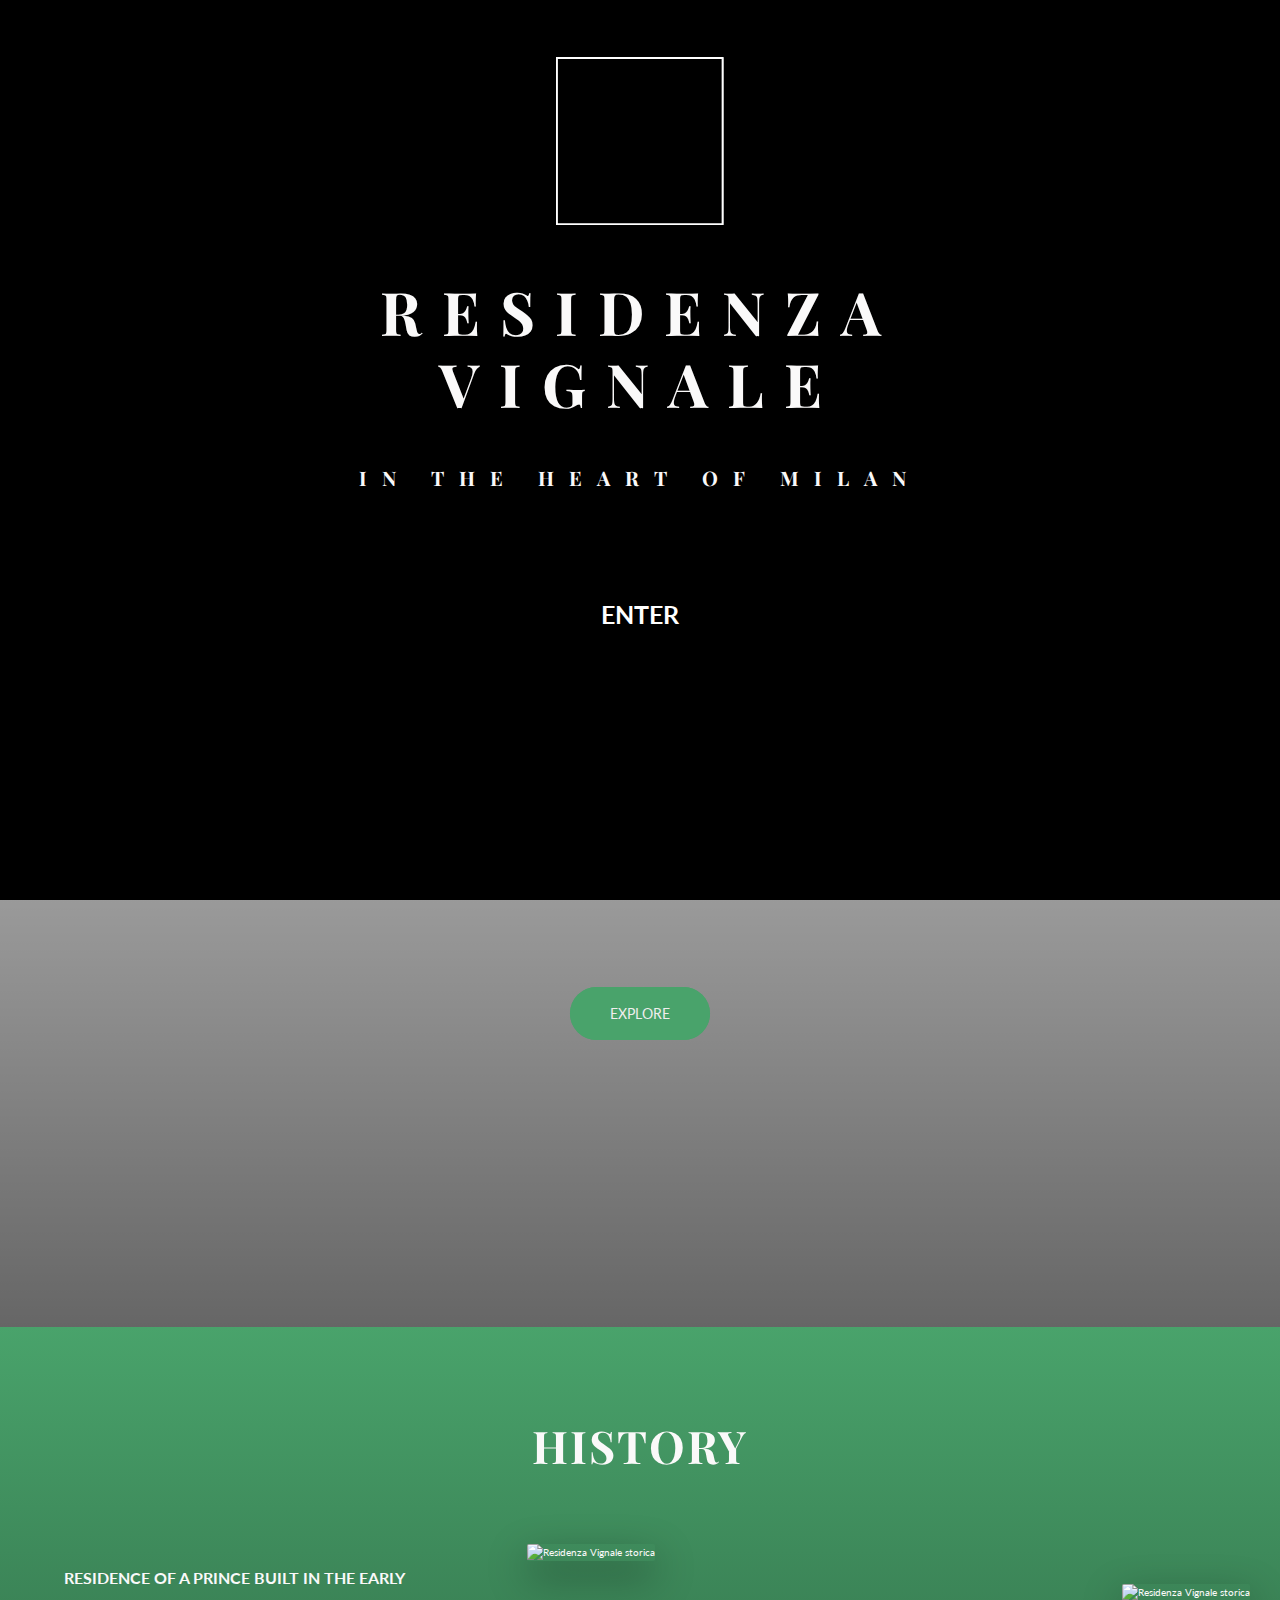
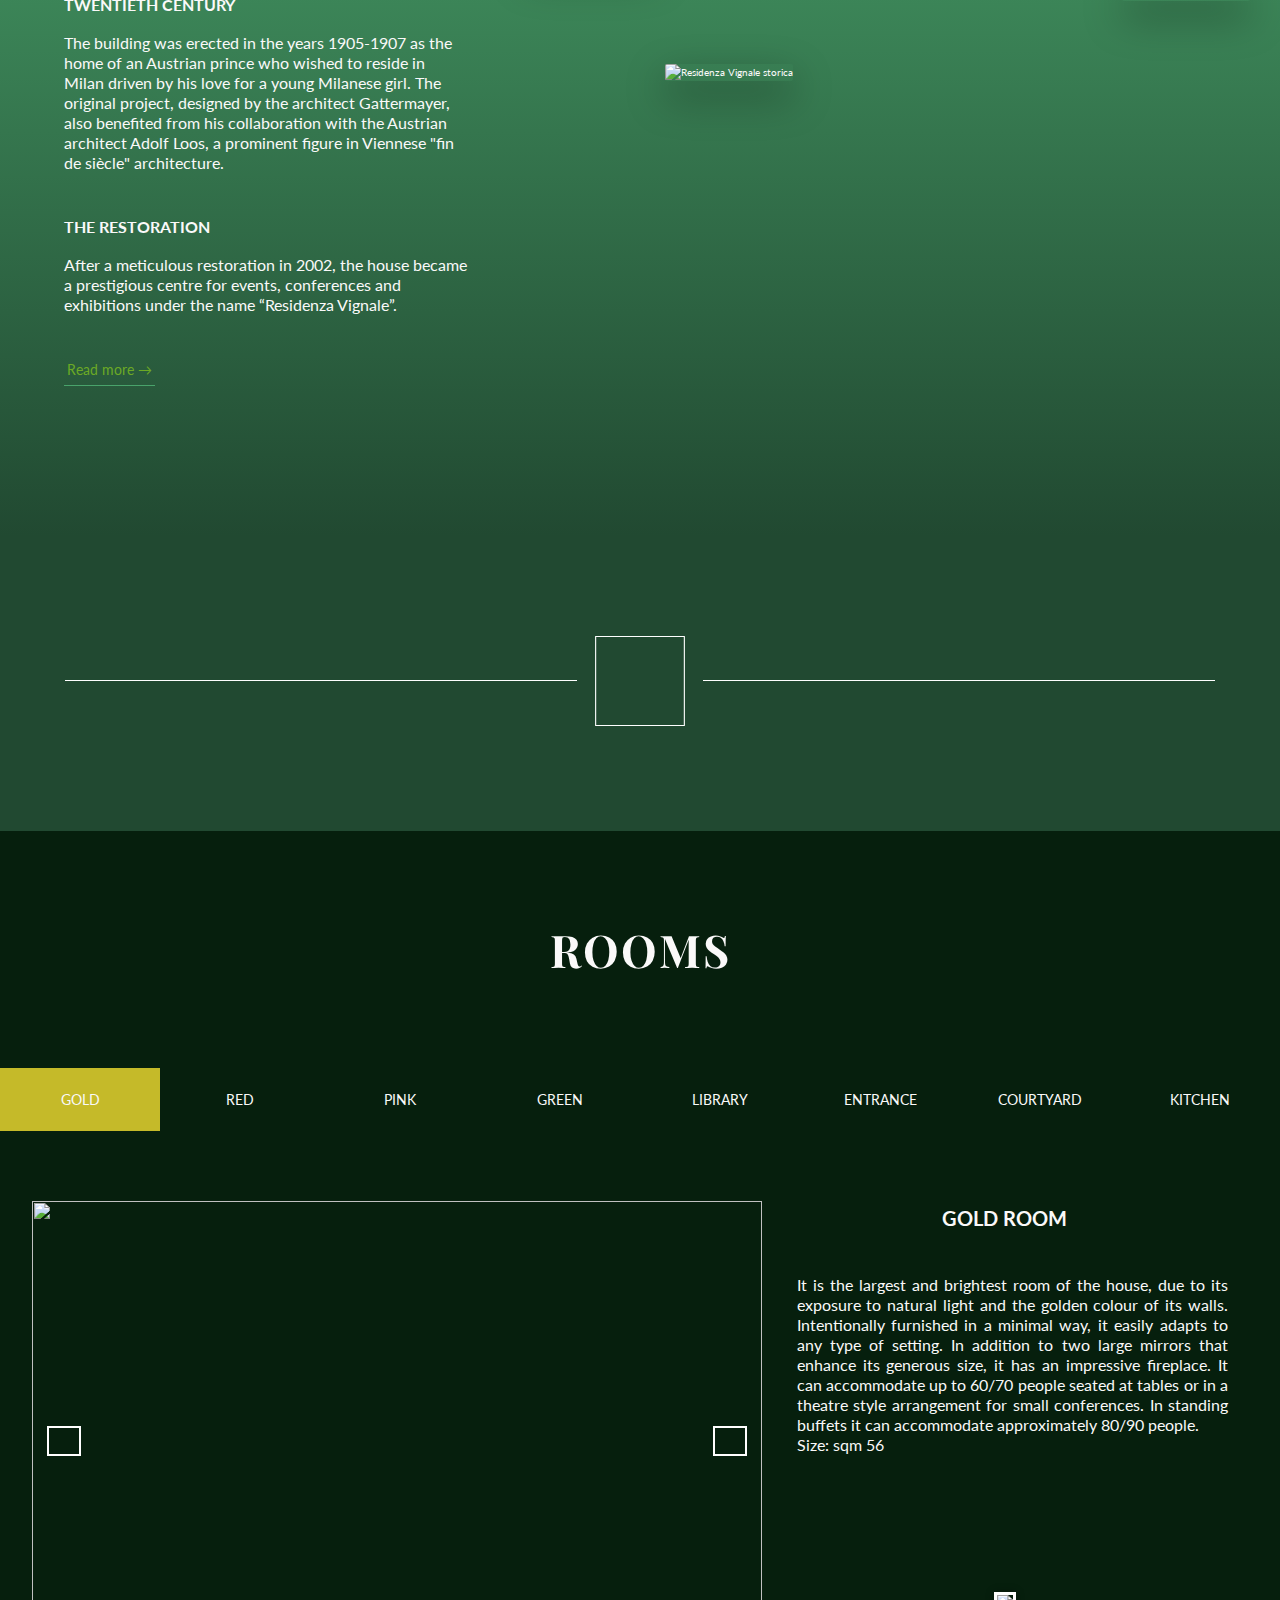
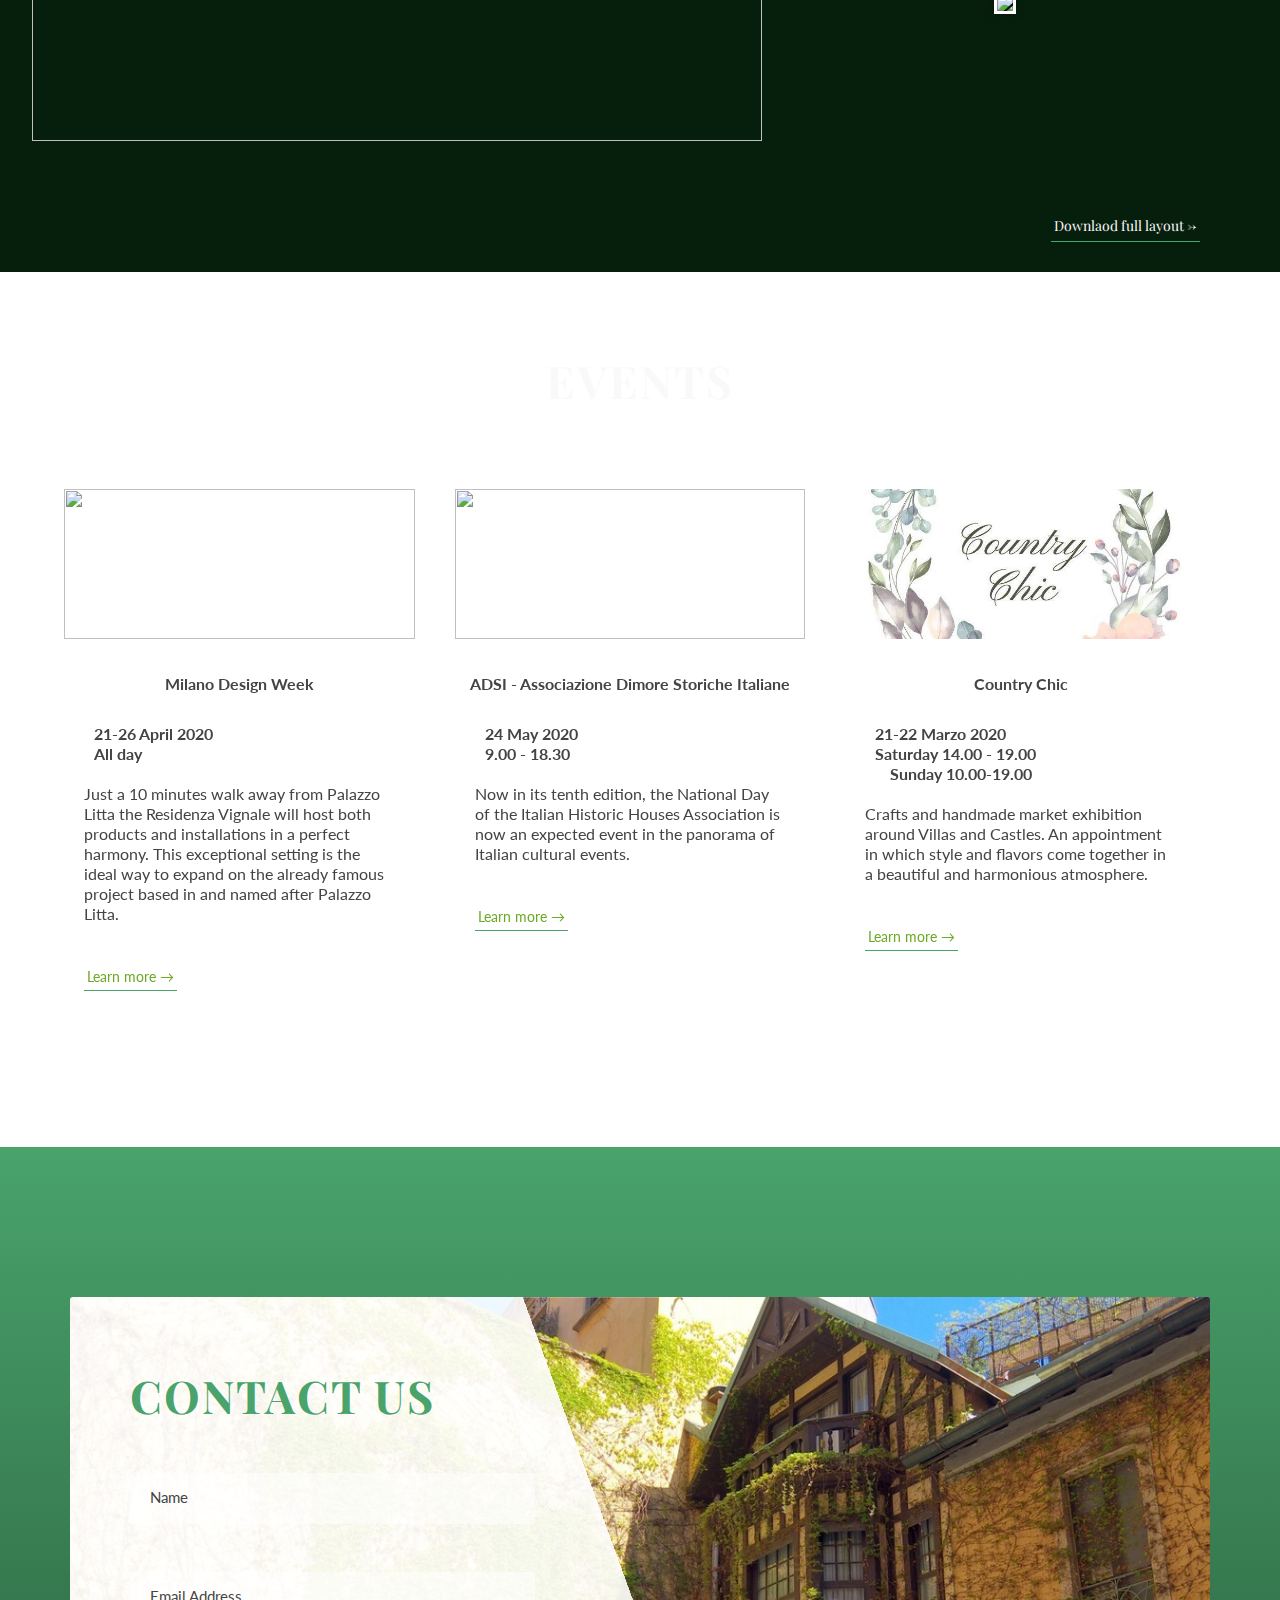
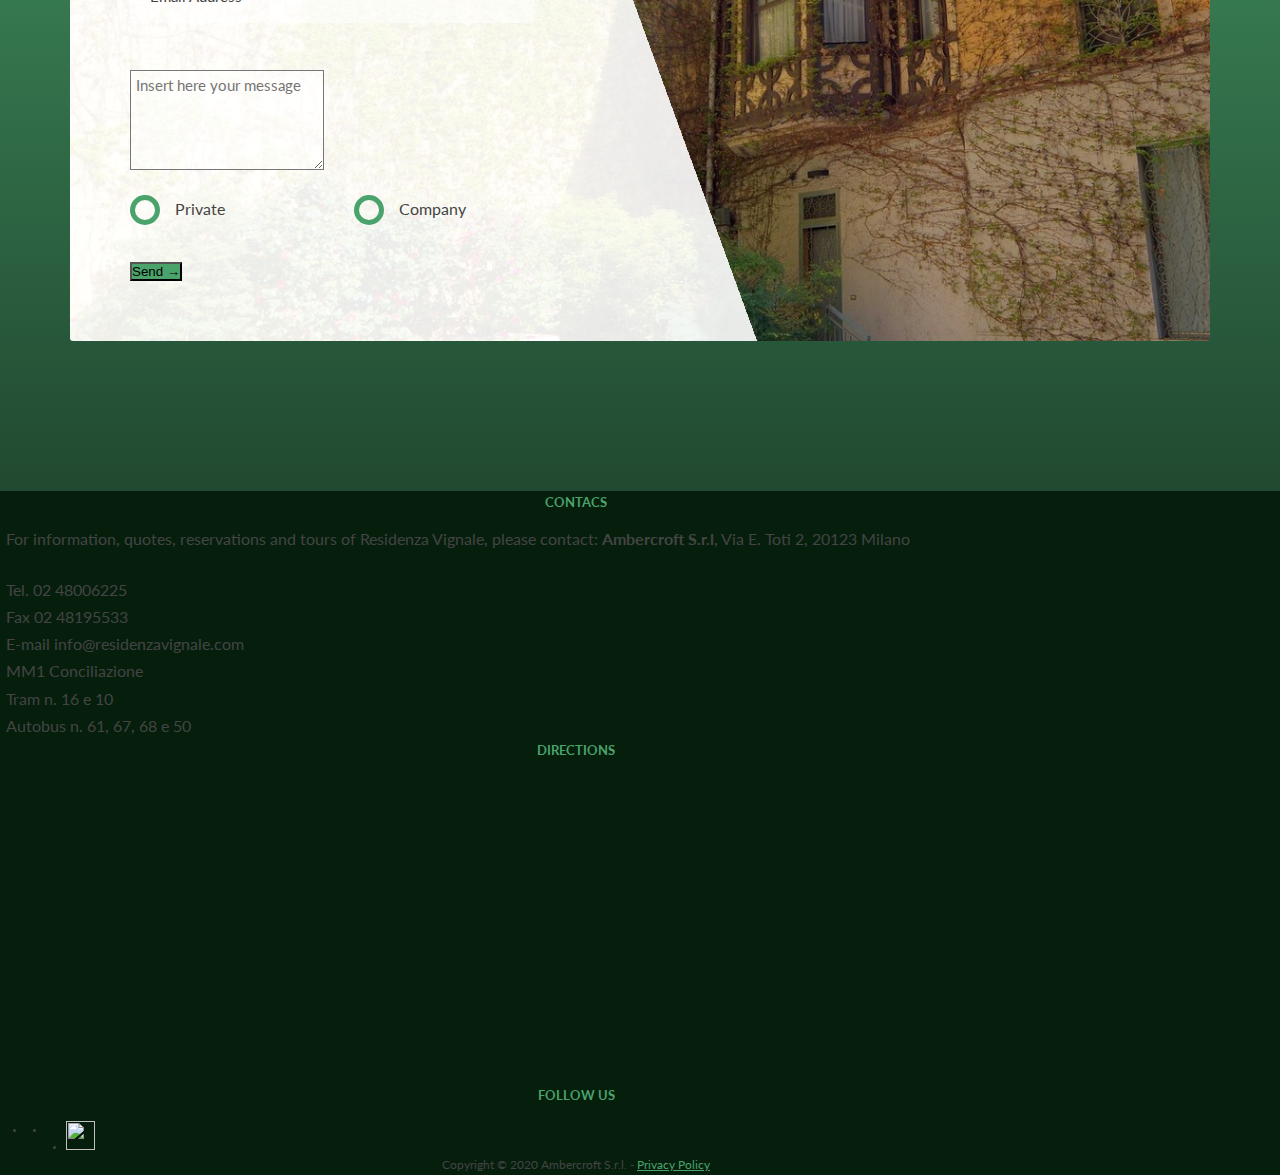
==== commit 39a0b821: "Add files via upload" ====
--- a/en/index.html
+++ b/en/index.html
@@ -54,10 +54,10 @@
       <div class="nav-wrapper container">
         <span class="languages">
           <a class="language language-it" href="../index.html">IT</a>
-          &nbsp;
+          &nbsp; | &nbsp;
           <a class="language language-en" href="index.html">EN</a>
         </span>
-        <a id="logo-container" href="#" class="brand-logo"
+        <a id="logo-container" href="index.html" class="brand-logo"
           ><img
             class="logo"
             src="../logo_residenza_vignale.svg
@@ -87,8 +87,7 @@
           <li><a id="logo-container" href="#" class="brand-logo"
           ><img
             class="logo"
-            src="logo_residenza_vignale.svg
-          "
+            src="../logo_residenza_vignale.svg"
             alt=""
         /> <p class="nav-titolo2">Residenza Vignale</p></a>
       </li>
@@ -139,26 +138,19 @@
         <div class="container-history">
           <div class="history-text">
             <h3 class="heading-tertiary u-margin-bottom-small">
-              Dimora principesca edificata ad inizio Novecento
+              Residence of a prince built in the early twentieth century
             </h3>
             <p>
-              L'edificio viene costruito negli anni 1905-1907 come dimora di un
-              principe austriaco desideroso di risiedere a Milano, perché
-              innamorato di una giovane milanese. Il progetto originale, firmato
-              dall'architetto Gattermayer, è frutto anche della collaborazione
-              con l'austriaco Adolf Loos, figura di spicco nell'architettura
-              della Vienna "fin de siècle".
+              The building was erected in the years 1905-1907 as the home of an Austrian prince who wished to reside in Milan driven by his love for a young Milanese girl. The original project, designed by the architect Gattermayer, also benefited from his collaboration with the Austrian architect Adolf Loos, a prominent figure in Viennese "fin de siècle" architecture.
             </p>
 
-            <h3 class="heading-tertiary u-margin-bottom-small">Il restauro</h3>
+            <h3 class="heading-tertiary u-margin-bottom-small">The Restoration</h3>
             <p class="">
-              Dopo un minuzioso intervento di restauro, nel 2002 la casa diventa
-              una sede di prestigio per eventi, congressi, esposizioni con il
-              nome di "Residenza Vignale".
+              After a meticulous restoration in 2002, the house became a   prestigious centre for events, conferences and exhibitions under the name “Residenza Vignale”.
             </p>
 
             <a href="#popup" class="btn-text u-margin-top-small"
-              >View more &rarr;</a
+              >Read more &rarr;</a
             >
           </div>
           <div class="history-img">
@@ -254,12 +246,12 @@
           <div class="tab_arrows"><p style="padding: 2rem 30% 1rem 1rem">&laquo;</p></div>
         <div class="tabs_container">
           <ul class="tabs2">
-            <li data-tab-target="#sala_oro" class="tab2 active">Gold Room</li>
-            <li data-tab-target="#sala_rossa" class="tab2">Red Room</li>
-            <li data-tab-target="#sala_rosa" class="tab2">Pink Room</li>
-            <li data-tab-target="#sala_verde" class="tab2">Green Room</li>
+            <li data-tab-target="#sala_oro" class="tab2 active">Gold</li>
+            <li data-tab-target="#sala_rossa" class="tab2">Red</li>
+            <li data-tab-target="#sala_rosa" class="tab2">Pink</li>
+            <li data-tab-target="#sala_verde" class="tab2">Green</li>
             <li data-tab-target="#biblioteca" class="tab2">Library</li>
-            <li data-tab-target="#atrio" class="tab2 ">Entrance Room</li>
+            <li data-tab-target="#atrio" class="tab2 ">Entrance</li>
             <li data-tab-target="#cortile" class="tab2">Courtyard</li>
             <li data-tab-target="#cucina" class="tab2">Kitchen</li>
 
@@ -354,8 +346,11 @@
             <div class="griglia">
               <div class="slider_container">
                 <div class="slider slider_count">
+                  <img class="slide" src="/../img/ambienti/sala_rosa/04_sala_rosa.jpg" alt="" />
+                  <img class="slide" src="/../img/ambienti/sala_rosa/03_sala_rosa.jpg" alt="" />
                   <img class="slide" src="/../img/ambienti/sala_rosa/01_sala_rosa.jpg" alt="" />
-                  <img class="slide" src="/../img/ambienti/sala_rosa/02_sala_rosa.jpg" alt="" />
+                  <img class="slide" src="/../img/ambienti/sala_rosa/05_sala_rosa.jpg" alt="" />
+                  <img class="slide" src="/../img/ambienti/sala_rosa/06_sala_rosa.jpg" alt="" />
                 </div>
                 <div class="buttons">
                   <button id="prev">
@@ -610,14 +605,16 @@
         <div class="eventi-container">
           <ul class="eventi-container-slider">
             <li>
-              <div> <img src="../img/eventi/mdw.jpg" alt="" /></div>
+              <div> <img style="object-fit: contain;" src="../img/eventi/mdw.jpg" alt="" /></div>
               <div class="eventi-testo">
                 <div class="eventi-title"><h4>Milano Design Week </h4></div>
               
               <div  class="eventi-icone">
                 <i class="far fa-calendar-alt calendar"></i><span >21-26 April 2020 </span> <br>
-              <i class="far fa-clock ora"></i><span>Tutto il giorno</span>
-              <p>Lorem ipsum dolor sit amet consectetur adipisicing elit. Dignissimos nostrum nulla nam, ex natus magnam animi odit minus, doloribus aliquid libero vitae velit iusto minima nisi omnis! Iure non corrupti, odit tempore quae nostrum rerum consequuntur unde sapiente maxime ab.</p>
+              <i class="far fa-clock ora"></i><span>All day</span>
+              <p> Just a 10 minutes walk away from Palazzo Litta the Residenza Vignale will host both products and installations in a perfect harmony. This exceptional setting is the ideal way to expand on the already famous project based in and named after Palazzo Litta.</p>
+                <a href="https://www.facebook.com/CountryChicMostraMercato/" target="_blank" class="btn-text u-margin-top-small"
+              >Learn more &rarr;</a>
             </div>
             </div>
             </li>
@@ -629,12 +626,35 @@
               <div class="eventi-icone">
                 <i class="far fa-calendar-alt calendar"></i><span >24 May 2020 </span> <br>
               <i class="far fa-clock ora"></i><span>9.00 - 18.30</span>
-              <p>Lorem ipsum dolor sit amet consectetur adipisicing elit. Ut, cumque accusamus. Vel autem, quis perspiciatis, totam recusandae sunt placeat expedita asperiores reiciendis..</p>
+              <p>Now in its tenth edition, the National Day of the Italian Historic Houses Association is now an expected event in the panorama of Italian cultural events.
+              </p>
+              <a href="https://www.facebook.com/CountryChicMostraMercato/" target="_blank" class="btn-text u-margin-top-small"
+              >Learn more &rarr;</a>
             </div>
               </div>
             </li>
 
+            
             <li>
+              <div><img src="../img/eventi/countrychic.jpg" alt="" /></div>
+              <div class="eventi-testo">
+                <div class="eventi-title"><h4>Country Chic</h4></div>
+                
+                <div  class="eventi-icone">
+                  <i class="far fa-calendar-alt calendar"></i><span >21-22 Marzo 2020 </span> <br>
+                <i class="far fa-clock ora"></i><span>Saturday 14.00 - 19.00<br><span style="padding-left: 25px;">Sunday 10.00-19.00</span> </span>
+                
+                <p>
+                  Crafts and handmade market exhibition around Villas and Castles.
+                  An appointment in which style and flavors come together in a beautiful and harmonious atmosphere.</p>
+                  <a href="https://www.facebook.com/CountryChicMostraMercato/" target="_blank" class="btn-text u-margin-top-small"
+              >Learn more &rarr;</a>
+              </div>
+              
+              </div>
+            </li>
+
+            <!-- <li>
               <div><img src="../img/eventi/comingsoon.png" alt="" /></div>
               <div class="eventi-testo">
                 <div class="eventi-title"><h4>Coming Soon</h4></div>
@@ -646,7 +666,7 @@
               </div>
               
               </div>
-            </li>
+            </li> -->
             
           </ul>
         </div>
@@ -669,14 +689,14 @@
             <form action="#" class="form">
               <div class=" u-margin-bottom-medium">
                 <h2 class="heading-secondary green">
-                  Richiedi informazioni
+                  Contact Us
               </div>
               <div class="form__group">
                 <input
                 name="Nome"
                   type="text"
                   class="form__input"
-                  placeholder="Nome"
+                  placeholder="Name"
                   id="name"
                   required
                 />
@@ -687,14 +707,14 @@
                 name="Email"
                   type="email"
                   class="form__input"
-                  placeholder="Indirizzo Email"
+                  placeholder="Email Address"
                   id="email"
                   required
                 />
                 <label for="email" class="form__label">Email Address</label>
               </div>
               <div class="form__group">
-                <textarea class="form__text" name="Messaggio" id="message" placeholder="Inserisci il tuo messaggio"></textarea>
+                <textarea class="form__text" name="Messaggio" id="message" placeholder="Insert here your message"></textarea>
               
               </div>
               
@@ -728,7 +748,7 @@
           <div class="col l4 s12">
             <h5 class="green2 u-margin-bottom-small">Contacs</h5>
             <p class="grey-text text-lighten-4">
-              For information, rates, bookings and visits contact
+              For information, quotes, reservations and tours of Residenza Vignale, please contact:
               <strong>Ambercroft S.r.l</strong>, Via E. Toti 2, 20123 Milano
               
                 <ul>
@@ -776,14 +796,12 @@
         </div>
       </div>
       <div class="footer-copyright">
-        <div class="container center">
-          Copyright © 2020 Ambercroft S.r.l. - <span style="color: var(--color-secondary);font-style:bold; font-size: 1.2rem;">Designed by &there4;</span>
+        <div class="container sub-footer">
+          <p>Copyright © 2020 Ambercroft S.r.l. - <a href="https://eur-lex.europa.eu/legal-content/IT/ALL/?uri=CELEX:32002L0058" target="_blank">Privacy Policy</a>  </p> 
           
-          <a
-            class="brown-text text-lighten-3"
-            href="http://materializecss.com"
-          ></a>
-        </div>
+  
+        </div>
+        <!-- <span style="color: var(--color-secondary);font-style:bold; font-size: 1.2rem;">Designed by &there4;</span> -->
       </div>
     </footer>
 
@@ -809,7 +827,7 @@
             A prince's residence built out of love at the beginning of the Twentieth century
           </h3>
           <p class="popup__text">
-            The building was erected in the years 1905-1907 as the home of an Austrian prince who    wished to reside in Milan driven by his love for a young Milanese girl. The original project, designed by the architect Gattermayer, also benefited from his collaboration with the Austrian architect Adolf Loos, a prominent figure in Viennese "fin de siècle" architecture. The façade, characterised by a pure and simple style, combines traditional Austrian decorative elements, such as the chequered balcony, and Milanese Art Nouveau, such as the putti supporting the terrace. The main building, designed as the Prince's residence, is on two floors: the ground floor has large lounges with access to the courtyard, while on the first floor there are bedrooms and sitting rooms. On the other side of the courtyard   there are the servants' quarters, placed in a peculiar building with dark wooden carvings   and a lovely bow window. There are also stables for horses and a coach house, the latter protected by an elegantly decorated iron porch roof. Following the death of the prince during a battle in 1914, the house passed into the hands of various owners. In the fifties a few storeys were added but    the original charm of the façade and the courtyard were preserved. The furnishings inside include gilded mirrors and consoles, tapestries,   paintings, carpets and a refined Sicilian living room with wood panelling and mirrors.    
+            The building was erected in the years 1905-1907 as the home of an Austrian prince who wished to reside in Milan driven by his love for a young Milanese girl. The original project, designed by the architect Gattermayer, also benefited from his collaboration with the Austrian architect Adolf Loos, a prominent figure in Viennese "fin de siècle" architecture. The façade, characterised by a pure and simple style, combines traditional Austrian decorative elements, such as the chequered balcony, and Milanese Art Nouveau, such as the putti supporting the terrace. The main building, designed as the Prince's residence, is on two floors: the ground floor has large lounges with access to the courtyard, while on the first floor there are bedrooms and sitting rooms. On the other side of the courtyard   there are the servants' quarters, placed in a peculiar building with dark wooden carvings   and a lovely bow window. There are also stables for horses and a coach house, the latter protected by an elegantly decorated iron porch roof. Following the death of the prince during a battle in 1914, the house passed into the hands of various owners. In the fifties a few storeys were added but    the original charm of the façade and the courtyard were preserved. The furnishings inside include gilded mirrors and consoles, tapestries,   paintings, carpets and a refined Sicilian living room with wood panelling and mirrors.    
 The original appearance of the basic structure has remained unchanged, from the    elegantly decorated ceilings and the wooden and marble floors to the pure and grand style of the staircase and the halls. After a meticulous restoration in 2002, the house became a   prestigious centre for events, conferences and exhibitions under the name “Residenza Vignale”.
 
           </p>
--- a/css/style.css
+++ b/css/style.css
@@ -209,7 +209,7 @@
 .languages {
   color: var(--color-secondary-dark);
   top: 0;
-  padding-left: 15px;
+  padding-left: 5px;
   float: right;
 }
 
@@ -251,6 +251,11 @@
   }
 }
 
+@media (max-width: 450px) {
+  .nav-wrapper {
+    max-width: 95%;
+  }
+}
 nav .sidenav-trigger {
   float: right;
 }
@@ -270,6 +275,12 @@
   width: 4rem;
   height: 4rem;
   margin-top: 1.2rem;
+}
+
+@media (max-width: 330px) {
+  .logo {
+    width: 3rem;
+  }
 }
 
 .material-icons {
@@ -283,6 +294,12 @@
   letter-spacing: 0.2rem;
   float: right;
   padding: 2.2rem 1rem;
+}
+
+@media (max-width: 330px) {
+  p.nav-titolo {
+    font-size: 1.2rem;
+  }
 }
 
 p.nav-titolo2 {
@@ -745,24 +762,32 @@
 
 .google-map {
   max-width: 400px;
-  height: 200px;
+  height: 300px;
+}
+
+@media (max-width: 992px) {
+  .google-map {
+    max-width: 100%;
+    height: 300px;
+  }
 }
 
 .sub-footer {
   display: flex;
   align-items: center;
   justify-content: center;
+  font-size: 1.2rem;
 }
 
 .sub-footer a {
-  padding-left: 20px;
+  color: var(--color-secondary);
 }
 
 @media (max-width: 992px) {
   .page-footer p,
   .page-footer ul,
   .page-footer .social-icon {
-    width: 80%;
+    width: 95%;
     text-align: center;
     margin: 0 auto;
   }
--- a/css/componenti.css
+++ b/css/componenti.css
@@ -209,7 +209,7 @@
 }
 
 .btn-text:hover {
-  background-color: var(--color-secondary3-opaco);
+  background-color: var(--color-secondary);
   color: var(--color-grey-light-3);
   box-shadow: 0 1rem 2rem rgba(0, 0, 0, 0.15);
   transform: translateY(-2px);
